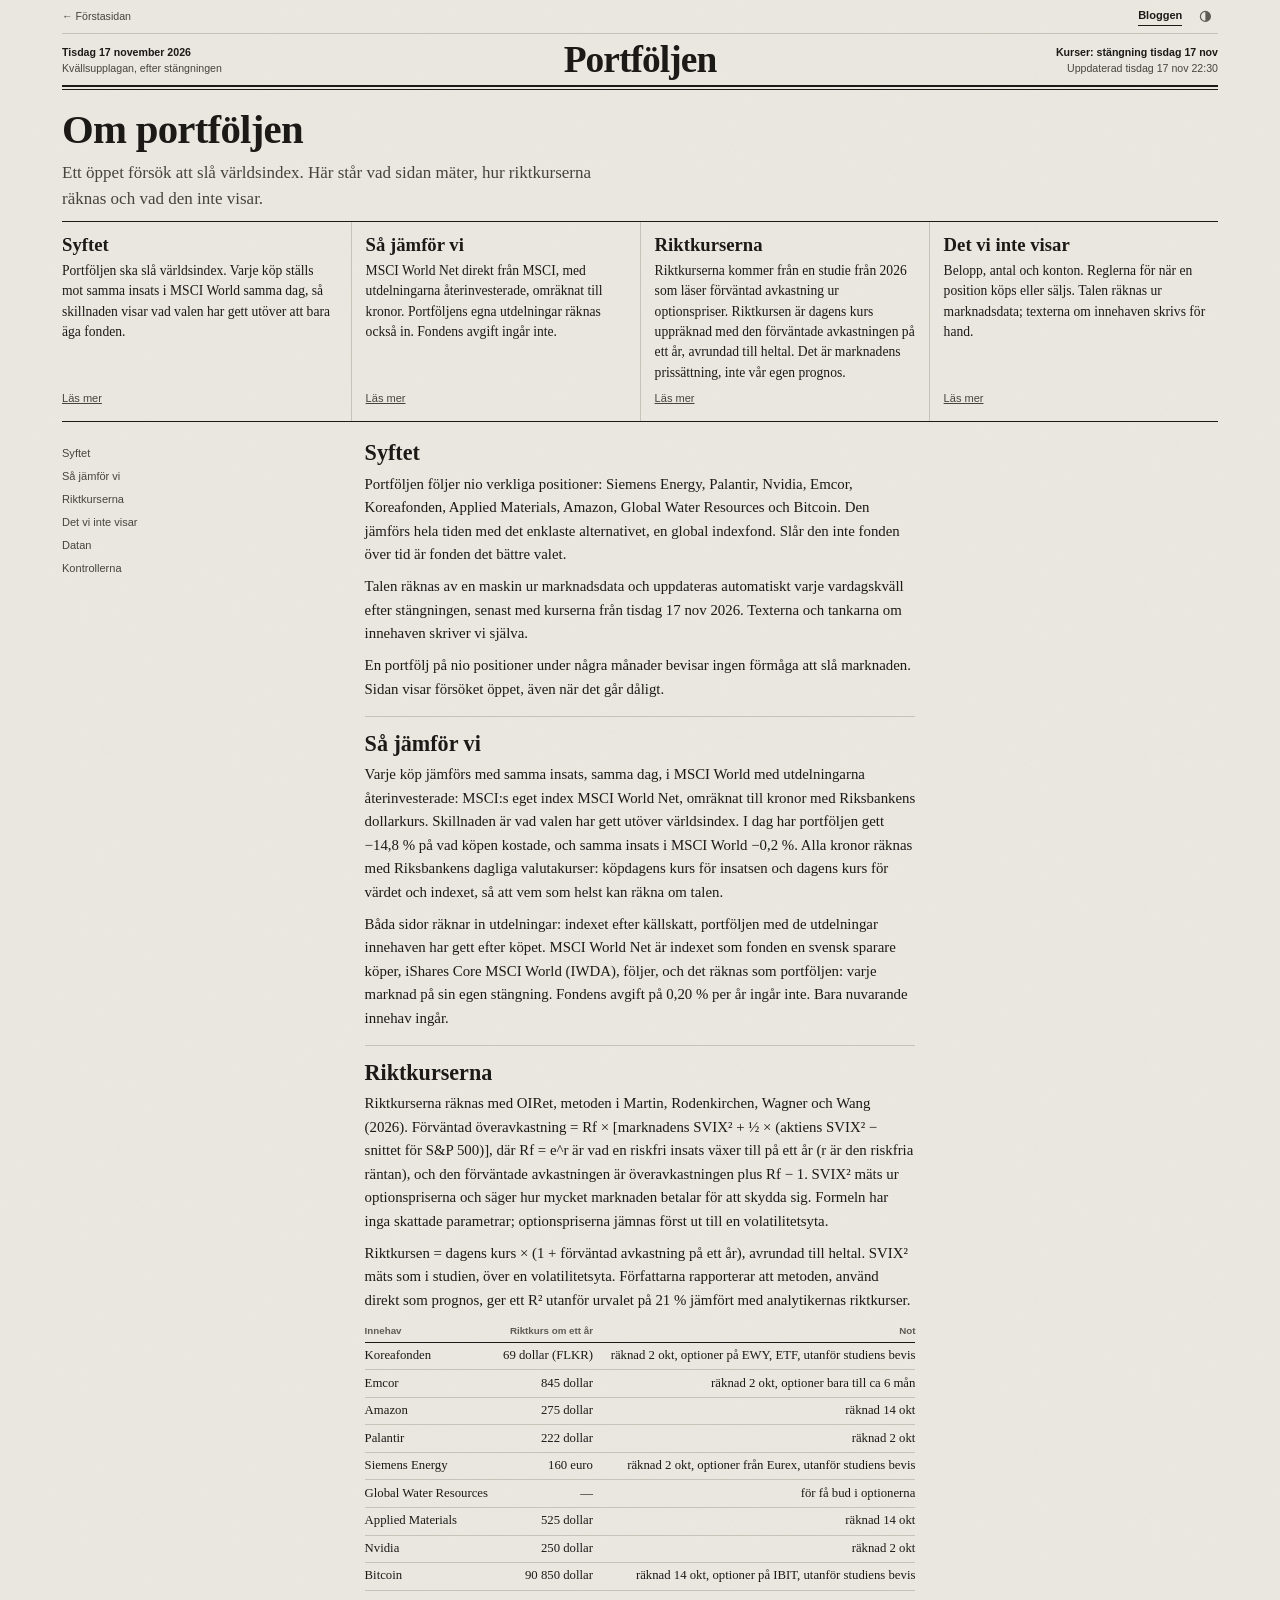
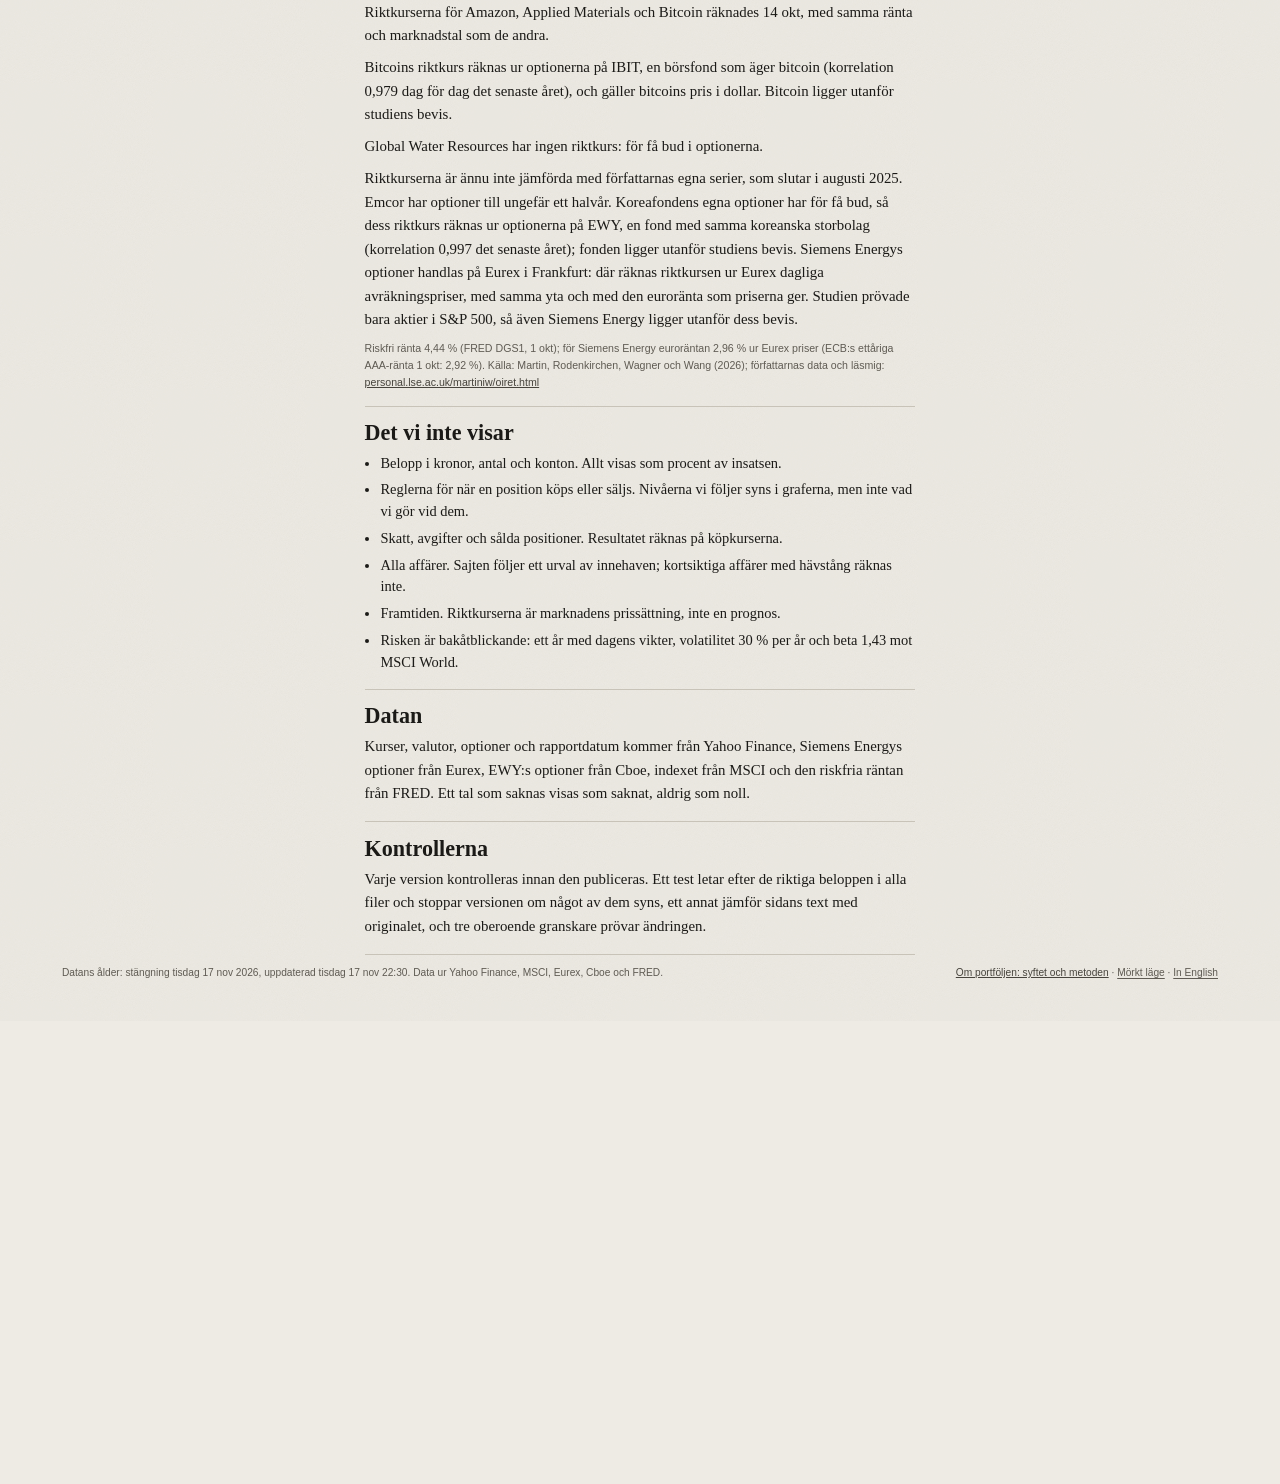
==== metod.html @ 39acdaad "Kvällsupplagan 2026-11-17 (MSCI preliminär)" ====
<!doctype html>
<html lang="sv" data-upplaga="morgon" data-tema="ljus">
<head>
<meta charset="utf-8">
<meta http-equiv="Content-Security-Policy" content="default-src 'none'; script-src 'self' 'sha256-Fl0DEJN8tdNGXpZ9pu4z+WFPRcOswJJM2GJCQHwkay4=' 'sha256-neoCaGeO1aSii89zy3sFMuAc7XErUhpYbgIM3xjgRKg=' 'sha256-yNNZuoKzsgXsuVcPRx/MwLX3IZPMnF91Gwi0AlOd+pw=' 'sha256-6psBxJ6u7UXNWekHubeRvqK7ZENfM0mW4gM8BgEhSFg='; style-src 'self' 'unsafe-inline'; font-src 'self'; img-src 'self' data:; base-uri 'none'; form-action 'none'; object-src 'none'">
<meta name="referrer" content="no-referrer">
<link rel="canonical" href="https://portfolj.nu/metod.html">
<meta name="robots" content="max-snippet:-1, max-image-preview:large">
<meta property="og:site_name" content="Portföljen">
<meta property="og:locale" content="sv_SE">
<meta property="og:type" content="website">
<meta property="og:url" content="https://portfolj.nu/metod.html">
<meta property="og:title" content="Metoden · Portföljen">
<meta property="og:description" content="Om Portföljen: syftet, jämförelsen mot MSCI World, riktkurserna ur optionspriser och vad sidan inte visar.">
<link rel="alternate" type="application/atom+xml" title="Portföljen: bloggen" href="https://portfolj.nu/feed.xml">
<link rel="icon" href="/favicon.ico" sizes="any">
<link rel="icon" href="/favicon.svg" type="image/svg+xml">
<link rel="apple-touch-icon" href="/apple-touch-icon.png">
<meta name="theme-color" content="#EEEBE4">
<meta property="og:image" content="https://portfolj.nu/og.png">
<meta property="og:image:width" content="1200">
<meta property="og:image:height" content="630">
<meta property="og:image:alt" content="Portföljen: ett öppet försök att slå världsindex MSCI World">
<meta name="twitter:card" content="summary_large_image">
<script type="application/ld+json">{"@context": "https://schema.org", "@type": "AboutPage", "name": "Om portföljen", "url": "https://portfolj.nu/metod.html", "inLanguage": "sv", "about": {"@type": "Organization", "name": "Portföljen", "url": "https://portfolj.nu/", "logo": "https://portfolj.nu/ikon-512.png"}}</script>
<script>document.documentElement.classList.add('har-js')</script>
<script>
/* Rörelsen (wow.js): introt spelas första gången sidan öppnas i en webbläsare, inte vid omladdning och inte i en ny flik
   (2026-10-06). Minnet sätts samtidigt som klassen, före första målningen, så att en omladdning mitt i introt inte heller
   spelar om det; / och /index.html är samma sida. Minska rörelse stänger av introt; ?spela=1 spelar det ändå och ?spela=0
   stänger av det. Efter fyra sekunder tas klassen bort, också om wow.js aldrig körs. */
(function () { try { var q = new URLSearchParams(location.search), s = q.get('spela'), rm = matchMedia('(prefers-reduced-motion: reduce)').matches, k = 'wow.intro.' + location.pathname.replace(/\/index\.html$/, '/'); if (s === '1' || (!rm && s !== '0' && !localStorage.getItem(k))) { localStorage.setItem(k, '1'); document.documentElement.classList.add('wow-intro'); setTimeout(function () { document.documentElement.classList.remove('wow-intro'); }, 4000); } } catch (e) {} })();
</script>
<meta name="viewport" content="width=device-width, initial-scale=1">
<title>Metoden · Portföljen</title>
<meta name="description" content="Om Portföljen: syftet, jämförelsen mot MSCI World, riktkurserna ur optionspriser och vad sidan inte visar.">
<script>
/* Färgläget sätts före första målningen, så att mörkt läge inte blinkar vitt. Samma ordning som tidning.js.
   Sajten och konceptets publikläge: bara kvällsupplagan, ljust som förval, mörkt om ?tema=mork eller det sparade
   valet säger det. Konceptets egen vy: upplagan ur adressen, det sparade valet eller systemet, och ljuset följer den. */
(function () {
  var PUBLIK = true;  /* bygg-publik.py sätter true på sajten */
  var d = document.documentElement, q = null;
  try { q = new URLSearchParams(location.search); } catch (e) {}
  if (PUBLIK || (q && q.get('publik') === '1')) {
    var t = q && q.get('tema');
    if (t !== 'ljus' && t !== 'mork') { try { t = localStorage.getItem('portfoljen.v2.tema'); } catch (e) { t = null; } }
    d.setAttribute('data-upplaga', 'kvall');
    d.setAttribute('data-tema', t === 'mork' ? 'mork' : 'ljus');
    return;
  }
  var u = q && q.get('upplaga');
  if (u !== 'morgon' && u !== 'kvall') { try { u = localStorage.getItem('portfoljen.v2.upplaga'); } catch (e) { u = null; } }
  if (u !== 'morgon' && u !== 'kvall') { try { u = matchMedia('(prefers-color-scheme: dark)').matches ? 'kvall' : 'morgon'; } catch (e) { u = 'morgon'; } }
  d.setAttribute('data-upplaga', u);
  d.setAttribute('data-tema', u === 'kvall' ? 'mork' : 'ljus');
})();
</script>
<link rel="stylesheet" href="fonts/fonts.css">
<link rel="stylesheet" href="tidning.css">
<link rel="stylesheet" href="wow.css">
<style>.masthead.small{padding-top:10px}.masthead.small .nameplate{font-size:44px}@media (max-width:760px){.masthead.small .nameplate{font-size:38px}}</style>
</head>
<body>
<div class="sheet">
  <div class="topbar"><span class="tag" id="tag"></span><div class="ctrls" id="ctrls"></div></div>
  <header class="masthead small" aria-label="Tidningshuvud">
    <div class="ear left" id="ear-left"></div>
    <p class="nameplate"><a href="index.html" id="np-link">Portföljen</a></p>
    <div class="ear right" id="ear-right"></div>
  </header>
  <div class="rules" aria-hidden="true"></div>
  <header class="mhead"><h1 id="m-h1"></h1><p id="m-ingress"></p></header>
  <div class="mbody">
    <nav class="toc" aria-label="Innehåll"><ol id="toc"></ol></nav>
    <div id="metod"><div class="forhand" lang="sv">
<h1>Om portföljen</h1>
<p>Ett öppet försök att slå världsindex. Här står vad sidan mäter, hur riktkurserna räknas och vad den inte visar.</p>
<h2>Syftet</h2>
<p>Portföljen ska slå världsindex. Varje köp ställs mot samma insats i MSCI World samma dag, så skillnaden visar vad valen har gett utöver att bara äga fonden.</p>
<h2>Så jämför vi</h2>
<p>MSCI World Net direkt från MSCI, med utdelningarna återinvesterade, omräknat till kronor. Portföljens egna utdelningar räknas också in. Fondens avgift ingår inte.</p>
<h2>Riktkurserna</h2>
<p>Riktkurserna kommer från en studie från 2026 som läser förväntad avkastning ur optionspriser. Riktkursen är dagens kurs uppräknad med den förväntade avkastningen på ett år, avrundad till heltal. Det är marknadens prissättning, inte vår egen prognos.</p>
<h2>Det vi inte visar</h2>
<p>Belopp, antal och konton. Reglerna för när en position köps eller säljs. Talen räknas ur marknadsdata; texterna om innehaven skrivs för hand.</p>
<ul>
<li><a href="#m1">Syftet</a></li>
<li><a href="#m2">Så jämför vi</a></li>
<li><a href="#m3">Riktkurserna</a></li>
<li><a href="#m4">Det vi inte visar</a></li>
<li><a href="#m5">Datan</a></li>
<li><a href="#m6">Kontrollerna</a></li>
</ul>
<h2>Syftet</h2>
<p>Portföljen följer nio verkliga positioner: Siemens Energy, Palantir, Nvidia, Emcor, Koreafonden, Applied Materials, Amazon, Global Water Resources och Bitcoin. Den jämförs hela tiden med det enklaste alternativet, en global indexfond. Slår den inte fonden över tid är fonden det bättre valet.</p>
<p>Talen räknas av en maskin ur marknadsdata och uppdateras automatiskt varje vardagskväll efter stängningen, senast med kurserna från tisdag 17 nov 2026. Texterna och tankarna om innehaven skriver vi själva.</p>
<p>En portfölj på nio positioner under några månader bevisar ingen förmåga att slå marknaden. Sidan visar försöket öppet, även när det går dåligt.</p>
<h2>Så jämför vi</h2>
<p>Varje köp jämförs med samma insats, samma dag, i MSCI World med utdelningarna återinvesterade: MSCI:s eget index MSCI World Net, omräknat till kronor med Riksbankens dollarkurs. Skillnaden är vad valen har gett utöver världsindex. I dag har portföljen gett −14,8 % på vad köpen kostade, och samma insats i MSCI World −0,2 %. Alla kronor räknas med Riksbankens dagliga valutakurser: köpdagens kurs för insatsen och dagens kurs för värdet och indexet, så att vem som helst kan räkna om talen.</p>
<p>Båda sidor räknar in utdelningar: indexet efter källskatt, portföljen med de utdelningar innehaven har gett efter köpet. MSCI World Net är indexet som fonden en svensk sparare köper, iShares Core MSCI World (IWDA), följer, och det räknas som portföljen: varje marknad på sin egen stängning. Fondens avgift på 0,20 % per år ingår inte. Bara nuvarande innehav ingår.</p>
<h2>Riktkurserna</h2>
<p>Riktkurserna räknas med OIRet, metoden i Martin, Rodenkirchen, Wagner och Wang (2026). Förväntad överavkastning = Rf × [marknadens SVIX² + ½ × (aktiens SVIX² − snittet för S&amp;P 500)], där Rf = e^r är vad en riskfri insats växer till på ett år (r är den riskfria räntan), och den förväntade avkastningen är överavkastningen plus Rf − 1. SVIX² mäts ur optionspriserna och säger hur mycket marknaden betalar för att skydda sig. Formeln har inga skattade parametrar; optionspriserna jämnas först ut till en volatilitetsyta.</p>
<p>Riktkursen = dagens kurs × (1 + förväntad avkastning på ett år), avrundad till heltal. SVIX² mäts som i studien, över en volatilitetsyta. Författarna rapporterar att metoden, använd direkt som prognos, ger ett R² utanför urvalet på 21 % jämfört med analytikernas riktkurser.</p>
<p>Riktkurserna för Amazon, Applied Materials och Bitcoin räknades 14 okt, med samma ränta och marknadstal som de andra.</p>
<p>Bitcoins riktkurs räknas ur optionerna på IBIT, en börsfond som äger bitcoin (korrelation 0,979 dag för dag det senaste året), och gäller bitcoins pris i dollar. Bitcoin ligger utanför studiens bevis.</p>
<p>Global Water Resources har ingen riktkurs: för få bud i optionerna.</p>
<p>Riktkurserna är ännu inte jämförda med författarnas egna serier, som slutar i augusti 2025. Emcor har optioner till ungefär ett halvår. Koreafondens egna optioner har för få bud, så dess riktkurs räknas ur optionerna på EWY, en fond med samma koreanska storbolag (korrelation 0,997 det senaste året); fonden ligger utanför studiens bevis. Siemens Energys optioner handlas på Eurex i Frankfurt: där räknas riktkursen ur Eurex dagliga avräkningspriser, med samma yta och med den euroränta som priserna ger. Studien prövade bara aktier i S&amp;P 500, så även Siemens Energy ligger utanför dess bevis.</p>
<p>Riskfri ränta 4,44 % (FRED DGS1, 1 okt); för Siemens Energy euroräntan 2,96 % ur Eurex priser (ECB:s ettåriga AAA-ränta 1 okt: 2,92 %). Källa: Martin, Rodenkirchen, Wagner och Wang (2026); författarnas data och läsmig: personal.lse.ac.uk/martiniw/oiret.html</p>
<h2>Det vi inte visar</h2>
<ul>
<li>Belopp i kronor, antal och konton. Allt visas som procent av insatsen.</li>
<li>Reglerna för när en position köps eller säljs. Nivåerna vi följer syns i graferna, men inte vad vi gör vid dem.</li>
<li>Skatt, avgifter och sålda positioner. Resultatet räknas på köpkurserna.</li>
<li>Alla affärer. Sajten följer ett urval av innehaven; kortsiktiga affärer med hävstång räknas inte.</li>
<li>Framtiden. Riktkurserna är marknadens prissättning, inte en prognos.</li>
<li>Risken är bakåtblickande: ett år med dagens vikter, volatilitet 30 % per år och beta 1,43 mot MSCI World.</li>
</ul>
<h2>Datan</h2>
<p>Kurser, valutor, optioner och rapportdatum kommer från Yahoo Finance, Siemens Energys optioner från Eurex, EWY:s optioner från Cboe, indexet från MSCI och den riskfria räntan från FRED. Ett tal som saknas visas som saknat, aldrig som noll.</p>
<h2>Kontrollerna</h2>
<p>Varje version kontrolleras innan den publiceras. Ett test letar efter de riktiga beloppen i alla filer och stoppar versionen om något av dem syns, ett annat jämför sidans text med originalet, och tre oberoende granskare prövar ändringen.</p>
</div></div>
  </div>
  <footer class="foot" id="foot"></footer>
</div>
<noscript><p style="padding:24px 40px">Portföljen behöver JavaScript för att läsa datan i data.js. Portföljen needs JavaScript to read the data in data.js.</p></noscript>
<script src="data.js"></script>
<script src="blogg.js"></script>
<script src="tidning.js"></script>
<script src="metod-text.js"></script>
<script>
(function () {
  'use strict';
  const T = window.Tidning;
  if (!T) { document.querySelector('.sheet').insertAdjacentHTML('afterbegin', '<p style="padding:24px 0">Datan saknas: data.js kunde inte läsas.</p>'); return; }
  T.metod();
})();
</script>
<script src="wow.js"></script>
</body>
</html>
---- fonts/fonts.css ----
/* Libre Franklin och Newsreader, SIL Open Font License 1.1 (OFL-*.txt i den här mappen). Hämtade från Google Fonts 2026-11-17 och serverade härifrån. */
/* cyrillic-ext */
@font-face {
  font-family: 'Libre Franklin';
  font-style: normal;
  font-weight: 400;
  font-display: swap;
  src: url(e115aeedbaf3.woff2) format('woff2');
  unicode-range: U+0460-052F, U+1C80-1C8A, U+20B4, U+2DE0-2DFF, U+A640-A69F, U+FE2E-FE2F;
}
/* cyrillic */
@font-face {
  font-family: 'Libre Franklin';
  font-style: normal;
  font-weight: 400;
  font-display: swap;
  src: url(00a14b69e502.woff2) format('woff2');
  unicode-range: U+0301, U+0400-045F, U+0490-0491, U+04B0-04B1, U+2116;
}
/* vietnamese */
@font-face {
  font-family: 'Libre Franklin';
  font-style: normal;
  font-weight: 400;
  font-display: swap;
  src: url(d82ab5b18589.woff2) format('woff2');
  unicode-range: U+0102-0103, U+0110-0111, U+0128-0129, U+0168-0169, U+01A0-01A1, U+01AF-01B0, U+0300-0301, U+0303-0304, U+0308-0309, U+0323, U+0329, U+1EA0-1EF9, U+20AB;
}
/* latin-ext */
@font-face {
  font-family: 'Libre Franklin';
  font-style: normal;
  font-weight: 400;
  font-display: swap;
  src: url(3fa13b105a5e.woff2) format('woff2');
  unicode-range: U+0100-02BA, U+02BD-02C5, U+02C7-02CC, U+02CE-02D7, U+02DD-02FF, U+0304, U+0308, U+0329, U+1D00-1DBF, U+1E00-1E9F, U+1EF2-1EFF, U+2020, U+20A0-20AB, U+20AD-20C4, U+2113, U+2C60-2C7F, U+A720-A7FF;
}
/* latin */
@font-face {
  font-family: 'Libre Franklin';
  font-style: normal;
  font-weight: 400;
  font-display: swap;
  src: url(a582c3cf9b00.woff2) format('woff2');
  unicode-range: U+0000-00FF, U+0131, U+0152-0153, U+02BB-02BC, U+02C6, U+02DA, U+02DC, U+0304, U+0308, U+0329, U+2000-206F, U+20AC, U+2122, U+2191, U+2193, U+2212, U+2215, U+FEFF, U+FFFD;
}
/* cyrillic-ext */
@font-face {
  font-family: 'Libre Franklin';
  font-style: normal;
  font-weight: 500;
  font-display: swap;
  src: url(e115aeedbaf3.woff2) format('woff2');
  unicode-range: U+0460-052F, U+1C80-1C8A, U+20B4, U+2DE0-2DFF, U+A640-A69F, U+FE2E-FE2F;
}
/* cyrillic */
@font-face {
  font-family: 'Libre Franklin';
  font-style: normal;
  font-weight: 500;
  font-display: swap;
  src: url(00a14b69e502.woff2) format('woff2');
  unicode-range: U+0301, U+0400-045F, U+0490-0491, U+04B0-04B1, U+2116;
}
/* vietnamese */
@font-face {
  font-family: 'Libre Franklin';
  font-style: normal;
  font-weight: 500;
  font-display: swap;
  src: url(d82ab5b18589.woff2) format('woff2');
  unicode-range: U+0102-0103, U+0110-0111, U+0128-0129, U+0168-0169, U+01A0-01A1, U+01AF-01B0, U+0300-0301, U+0303-0304, U+0308-0309, U+0323, U+0329, U+1EA0-1EF9, U+20AB;
}
/* latin-ext */
@font-face {
  font-family: 'Libre Franklin';
  font-style: normal;
  font-weight: 500;
  font-display: swap;
  src: url(3fa13b105a5e.woff2) format('woff2');
  unicode-range: U+0100-02BA, U+02BD-02C5, U+02C7-02CC, U+02CE-02D7, U+02DD-02FF, U+0304, U+0308, U+0329, U+1D00-1DBF, U+1E00-1E9F, U+1EF2-1EFF, U+2020, U+20A0-20AB, U+20AD-20C4, U+2113, U+2C60-2C7F, U+A720-A7FF;
}
/* latin */
@font-face {
  font-family: 'Libre Franklin';
  font-style: normal;
  font-weight: 500;
  font-display: swap;
  src: url(a582c3cf9b00.woff2) format('woff2');
  unicode-range: U+0000-00FF, U+0131, U+0152-0153, U+02BB-02BC, U+02C6, U+02DA, U+02DC, U+0304, U+0308, U+0329, U+2000-206F, U+20AC, U+2122, U+2191, U+2193, U+2212, U+2215, U+FEFF, U+FFFD;
}
/* cyrillic-ext */
@font-face {
  font-family: 'Libre Franklin';
  font-style: normal;
  font-weight: 600;
  font-display: swap;
  src: url(e115aeedbaf3.woff2) format('woff2');
  unicode-range: U+0460-052F, U+1C80-1C8A, U+20B4, U+2DE0-2DFF, U+A640-A69F, U+FE2E-FE2F;
}
/* cyrillic */
@font-face {
  font-family: 'Libre Franklin';
  font-style: normal;
  font-weight: 600;
  font-display: swap;
  src: url(00a14b69e502.woff2) format('woff2');
  unicode-range: U+0301, U+0400-045F, U+0490-0491, U+04B0-04B1, U+2116;
}
/* vietnamese */
@font-face {
  font-family: 'Libre Franklin';
  font-style: normal;
  font-weight: 600;
  font-display: swap;
  src: url(d82ab5b18589.woff2) format('woff2');
  unicode-range: U+0102-0103, U+0110-0111, U+0128-0129, U+0168-0169, U+01A0-01A1, U+01AF-01B0, U+0300-0301, U+0303-0304, U+0308-0309, U+0323, U+0329, U+1EA0-1EF9, U+20AB;
}
/* latin-ext */
@font-face {
  font-family: 'Libre Franklin';
  font-style: normal;
  font-weight: 600;
  font-display: swap;
  src: url(3fa13b105a5e.woff2) format('woff2');
  unicode-range: U+0100-02BA, U+02BD-02C5, U+02C7-02CC, U+02CE-02D7, U+02DD-02FF, U+0304, U+0308, U+0329, U+1D00-1DBF, U+1E00-1E9F, U+1EF2-1EFF, U+2020, U+20A0-20AB, U+20AD-20C4, U+2113, U+2C60-2C7F, U+A720-A7FF;
}
/* latin */
@font-face {
  font-family: 'Libre Franklin';
  font-style: normal;
  font-weight: 600;
  font-display: swap;
  src: url(a582c3cf9b00.woff2) format('woff2');
  unicode-range: U+0000-00FF, U+0131, U+0152-0153, U+02BB-02BC, U+02C6, U+02DA, U+02DC, U+0304, U+0308, U+0329, U+2000-206F, U+20AC, U+2122, U+2191, U+2193, U+2212, U+2215, U+FEFF, U+FFFD;
}
/* cyrillic-ext */
@font-face {
  font-family: 'Libre Franklin';
  font-style: normal;
  font-weight: 700;
  font-display: swap;
  src: url(e115aeedbaf3.woff2) format('woff2');
  unicode-range: U+0460-052F, U+1C80-1C8A, U+20B4, U+2DE0-2DFF, U+A640-A69F, U+FE2E-FE2F;
}
/* cyrillic */
@font-face {
  font-family: 'Libre Franklin';
  font-style: normal;
  font-weight: 700;
  font-display: swap;
  src: url(00a14b69e502.woff2) format('woff2');
  unicode-range: U+0301, U+0400-045F, U+0490-0491, U+04B0-04B1, U+2116;
}
/* vietnamese */
@font-face {
  font-family: 'Libre Franklin';
  font-style: normal;
  font-weight: 700;
  font-display: swap;
  src: url(d82ab5b18589.woff2) format('woff2');
  unicode-range: U+0102-0103, U+0110-0111, U+0128-0129, U+0168-0169, U+01A0-01A1, U+01AF-01B0, U+0300-0301, U+0303-0304, U+0308-0309, U+0323, U+0329, U+1EA0-1EF9, U+20AB;
}
/* latin-ext */
@font-face {
  font-family: 'Libre Franklin';
  font-style: normal;
  font-weight: 700;
  font-display: swap;
  src: url(3fa13b105a5e.woff2) format('woff2');
  unicode-range: U+0100-02BA, U+02BD-02C5, U+02C7-02CC, U+02CE-02D7, U+02DD-02FF, U+0304, U+0308, U+0329, U+1D00-1DBF, U+1E00-1E9F, U+1EF2-1EFF, U+2020, U+20A0-20AB, U+20AD-20C4, U+2113, U+2C60-2C7F, U+A720-A7FF;
}
/* latin */
@font-face {
  font-family: 'Libre Franklin';
  font-style: normal;
  font-weight: 700;
  font-display: swap;
  src: url(a582c3cf9b00.woff2) format('woff2');
  unicode-range: U+0000-00FF, U+0131, U+0152-0153, U+02BB-02BC, U+02C6, U+02DA, U+02DC, U+0304, U+0308, U+0329, U+2000-206F, U+20AC, U+2122, U+2191, U+2193, U+2212, U+2215, U+FEFF, U+FFFD;
}
/* vietnamese */
@font-face {
  font-family: 'Newsreader';
  font-style: italic;
  font-weight: 300 800;
  font-display: swap;
  src: url(e2a654aa34dd.woff2) format('woff2');
  unicode-range: U+0102-0103, U+0110-0111, U+0128-0129, U+0168-0169, U+01A0-01A1, U+01AF-01B0, U+0300-0301, U+0303-0304, U+0308-0309, U+0323, U+0329, U+1EA0-1EF9, U+20AB;
}
/* latin-ext */
@font-face {
  font-family: 'Newsreader';
  font-style: italic;
  font-weight: 300 800;
  font-display: swap;
  src: url(0ea71c377afc.woff2) format('woff2');
  unicode-range: U+0100-02BA, U+02BD-02C5, U+02C7-02CC, U+02CE-02D7, U+02DD-02FF, U+0304, U+0308, U+0329, U+1D00-1DBF, U+1E00-1E9F, U+1EF2-1EFF, U+2020, U+20A0-20AB, U+20AD-20C4, U+2113, U+2C60-2C7F, U+A720-A7FF;
}
/* latin */
@font-face {
  font-family: 'Newsreader';
  font-style: italic;
  font-weight: 300 800;
  font-display: swap;
  src: url(c6ccfc698521.woff2) format('woff2');
  unicode-range: U+0000-00FF, U+0131, U+0152-0153, U+02BB-02BC, U+02C6, U+02DA, U+02DC, U+0304, U+0308, U+0329, U+2000-206F, U+20AC, U+2122, U+2191, U+2193, U+2212, U+2215, U+FEFF, U+FFFD;
}
/* vietnamese */
@font-face {
  font-family: 'Newsreader';
  font-style: normal;
  font-weight: 300 800;
  font-display: swap;
  src: url(2879c96c20cb.woff2) format('woff2');
  unicode-range: U+0102-0103, U+0110-0111, U+0128-0129, U+0168-0169, U+01A0-01A1, U+01AF-01B0, U+0300-0301, U+0303-0304, U+0308-0309, U+0323, U+0329, U+1EA0-1EF9, U+20AB;
}
/* latin-ext */
@font-face {
  font-family: 'Newsreader';
  font-style: normal;
  font-weight: 300 800;
  font-display: swap;
  src: url(997f74927d15.woff2) format('woff2');
  unicode-range: U+0100-02BA, U+02BD-02C5, U+02C7-02CC, U+02CE-02D7, U+02DD-02FF, U+0304, U+0308, U+0329, U+1D00-1DBF, U+1E00-1E9F, U+1EF2-1EFF, U+2020, U+20A0-20AB, U+20AD-20C4, U+2113, U+2C60-2C7F, U+A720-A7FF;
}
/* latin */
@font-face {
  font-family: 'Newsreader';
  font-style: normal;
  font-weight: 300 800;
  font-display: swap;
  src: url(4aa9bb70e8a9.woff2) format('woff2');
  unicode-range: U+0000-00FF, U+0131, U+0152-0153, U+02BB-02BC, U+02C6, U+02DA, U+02DC, U+0304, U+0308, U+0329, U+2000-206F, U+20AC, U+2122, U+2191, U+2193, U+2212, U+2215, U+FEFF, U+FFFD;
}
---- tidning.css ----
/* Portföljen v2: tidningen i två färglägen (data-tema på html).
   Ljust är papper, mörkt är natttryck. Samma raster, samma typsnitt och samma data; bara ljuset byts. Sajten har
   ljust som förval och mörkt bakom växeln Ljust/Mörkt (2026-10-05); konceptet byter ljus med upplagan.
   Färgerna i graferna har en uppgift var: röd = nivåerna, blå = målet, magenta = optionerna,
   grön och röd ljus = upp och ned (ihåliga och fyllda, så att formen bär skillnaden även utan färgseende).
   Paletterna är prövade med dataviz-skillens validator (alla par, ljus och mörk yta). */
:root{
  --serif:"Newsreader","Iowan Old Style",Georgia,serif;
  --sans:"Libre Franklin","Franklin Gothic Medium","Helvetica Neue",Arial,sans-serif;
  --gut:32px;--pad:40px;
  /* rastret (2026-10-06): varje flerspaltig del står på 12 lika kolumner utan mellanrum, så att alla lodräta linjer
     hamnar på samma tolftedelar av sidan; luften ligger som utfyllnad, lika mycket på båda sidor om varje linje */
  --luft:16px;
}
html[data-tema="ljus"]{
  color-scheme:light;
  --paper:#EEEBE4;--box:#E5E1D7;--ink:#1B1A17;--ink-2:#47443D;--ink-3:#5F5B53;
  --hair:#C8C3B8;--rule:#8C877C;--grid:#D8D3C8;
  --pos:#1A6A3B;--neg:#A3231D;
  --c-up:#1F7A45;--c-down:#A3231D;--c-regel:#A3231D;--c-mal:#2457C5;--c-opt:#A23A8F;--c-accent:#23408E;
  --c-sma52:#5E5A52;--c-sma252:#A9A397;--c-kanal:rgba(27,26,23,.065);--c-kanalkant:rgba(27,26,23,.34);
  --c-zon:rgba(27,26,23,.04);--c-wash:rgba(35,64,142,.11);--c-wash-neg:rgba(163,35,29,.10);
  --c-opt-ut:rgba(162,58,143,.10);--c-opt-in:rgba(162,58,143,.24);
  --grain:url("data:image/svg+xml;utf8,<svg xmlns='http://www.w3.org/2000/svg' width='180' height='180'><filter id='n'><feTurbulence type='fractalNoise' baseFrequency='.85' numOctaves='3' stitchTiles='stitch'/><feColorMatrix values='0 0 0 0 .10  0 0 0 0 .09  0 0 0 0 .07  0 0 0 .055 0'/></filter><rect width='100%25' height='100%25' filter='url(%23n)'/></svg>");
}
html[data-tema="mork"]{
  color-scheme:dark;
  --paper:#131A21;--box:#1A222B;--ink:#ECE7DE;--ink-2:#C4BEB3;--ink-3:#9C978E;
  --hair:#2A343E;--rule:#5A6570;--grid:#222C36;
  --pos:#6CCB8F;--neg:#F07167;
  --c-up:#3FA968;--c-down:#E8603C;--c-regel:#E8603C;--c-mal:#5B8DEF;--c-opt:#C964B4;--c-accent:#9DB4FF;
  --c-sma52:#BDB7AC;--c-sma252:#6F7A85;--c-kanal:rgba(236,231,222,.055);--c-kanalkant:rgba(236,231,222,.30);
  --c-zon:rgba(236,231,222,.035);--c-wash:rgba(157,180,255,.13);--c-wash-neg:rgba(240,113,103,.12);
  --c-opt-ut:rgba(201,100,180,.12);--c-opt-in:rgba(201,100,180,.28);
  --grain:url("data:image/svg+xml;utf8,<svg xmlns='http://www.w3.org/2000/svg' width='180' height='180'><filter id='n'><feTurbulence type='fractalNoise' baseFrequency='.9' numOctaves='3' stitchTiles='stitch'/><feColorMatrix values='0 0 0 0 .93  0 0 0 0 .91  0 0 0 0 .87  0 0 0 .035 0'/></filter><rect width='100%25' height='100%25' filter='url(%23n)'/></svg>");
}
*{box-sizing:border-box}
/* webbläsaren ger figure 1em marginal över och under (17 px); sidan satte bara sidomarginalerna till noll, så graferna
   fick 17 px luft som ingen hade valt: under huvud- och högerspalten och runt positionens graf (mätt 2026-10-06) */
figure{margin:0}
html{-webkit-text-size-adjust:100%;background:var(--paper)}
body{margin:0;color:var(--ink);background-color:var(--paper);background-image:var(--grain);
  font-family:var(--serif);font-optical-sizing:auto;font-size:17px;line-height:1.55;
  text-rendering:optimizeLegibility;font-kerning:normal;transition:background-color .35s ease,color .35s ease}
a{color:inherit}
:focus-visible{outline:2px solid var(--ink);outline-offset:3px}
.num{font-variant-numeric:tabular-nums lining-nums}
.sheet{max-width:1440px;margin:0 auto;padding:0 var(--pad) 48px}
.pos{color:var(--pos)} .neg{color:var(--neg)} .flat{color:var(--ink-2)}
.hans{font-style:italic}
.muted{color:var(--ink-3)}
.sans{font-family:var(--sans)}

/* ---------- toppraden: upplaga, språk, publik ---------- */
.topbar{display:flex;align-items:center;gap:16px;min-height:40px;border-bottom:1px solid var(--hair);font-family:var(--sans);font-size:12.5px;color:var(--ink-2)}
.topbar .tag{margin-right:auto;min-width:0}
.topbar .tag a{text-decoration:none}
.topbar .tag a:hover{text-decoration:underline}
.ctrls{display:flex;align-items:center;gap:12px;flex-wrap:wrap;justify-content:flex-end}
.seg{display:inline-flex;border:1px solid var(--rule);border-radius:3px;overflow:hidden}
.seg button,.solo{all:unset;box-sizing:border-box;cursor:pointer;font-family:var(--sans);font-size:12px;font-weight:600;line-height:1;padding:6px 10px;color:var(--ink-2);white-space:nowrap}
.seg button+button{border-left:1px solid var(--rule)}
.seg button[aria-pressed="true"]{background:var(--ink);color:var(--paper)}
.seg button:hover:not([aria-pressed="true"]),.solo:hover{color:var(--ink);background:var(--box)}
.seg button:focus-visible,.solo:focus-visible{outline:2px solid var(--ink);outline-offset:2px}
.solo{border:1px solid var(--rule);border-radius:3px;display:inline-flex;align-items:center;gap:7px}
.solo i{width:9px;height:9px;border-radius:50%;border:1.5px solid currentColor}
.solo[aria-pressed="true"]{background:var(--ink);color:var(--paper)}
.solo[aria-pressed="true"] i{background:currentColor}

/* ---------- tidningshuvudet ---------- */
.masthead{display:grid;grid-template-columns:1fr auto 1fr;align-items:end;gap:var(--gut);padding:14px 0 6px}
.ear{font-family:var(--sans);font-size:12.5px;line-height:1.5;color:var(--ink-2)}
.ear.right{text-align:right}
.ear strong{color:var(--ink);font-weight:600}
.nameplate{font-family:var(--serif);font-weight:800;font-size:64px;line-height:.92;letter-spacing:-.025em;margin:0;font-variation-settings:"opsz" 72;text-align:center}
.nameplate a{text-decoration:none}
.rules{border-top:3px solid var(--ink);border-bottom:1px solid var(--ink);height:6px;margin-top:4px}

/* ---------- remsan ---------- */
.strip{display:grid;grid-template-columns:repeat(6,minmax(0,1fr));border-bottom:1px solid var(--ink)}
.cell{padding:7px var(--luft) 8px;border-left:1px solid var(--hair);min-width:0}
.cell:first-child{border-left:0;padding-left:0}
.cell:last-child{padding-right:0}
.cell .lab{font-family:var(--sans);font-size:12px;color:var(--ink-3);display:block}
.cell .val{font-family:var(--serif);font-size:23px;font-weight:600;line-height:1.15;display:block;letter-spacing:-.005em}
.cell:first-child .val{font-size:29px;line-height:1.05}
.cell .sub{font-family:var(--sans);font-size:11.5px;color:var(--ink-3);display:block;margin-top:1px}

/* ---------- förstasidan: huvudspalt och högerspalt ---------- */
.front{display:grid;grid-template-columns:repeat(12,minmax(0,1fr));border-bottom:1px solid var(--ink)}
.lead{grid-column:1 / span 8;min-width:0;padding:14px var(--luft) 0 0}
.rail{grid-column:9 / span 4;min-width:0;border-left:1px solid var(--hair);padding:14px 0 0 var(--luft)}
.lead h1{font-family:var(--serif);font-weight:700;font-size:44px;line-height:1.04;letter-spacing:-.018em;margin:0 0 12px;font-variation-settings:"opsz" 72;text-wrap:balance}
.lede{font-size:19px;line-height:1.52;margin:0;max-width:68ch;font-variation-settings:"opsz" 14;text-wrap:pretty}
.byline{font-family:var(--sans);font-size:12px;color:var(--ink-3);margin-top:9px}
.graphic{border-top:1px solid var(--hair);margin-top:14px;padding:10px 0 12px}
.ghead{display:flex;justify-content:space-between;align-items:baseline;gap:6px 16px;flex-wrap:wrap}
.ghead h2{font-family:var(--sans);font-weight:600;font-size:14px;margin:0}
.gsub{font-family:var(--sans);font-size:12px;color:var(--ink-3);margin:2px 0 4px}
.rail .graphic:first-child{border-top:0;margin-top:0;padding-top:0}
/* högerspalten slutar på samma linje som huvudspalten: mätaren står överst, staplarna står mot spaltens fot och luften
   hamnar mellan dem (förut 117–182 px tomt under staplarna, mätt 2026-10-06); minst 14 px mellan modulerna */
.rail{display:flex;flex-direction:column}
.rail .graphic:first-child{margin-bottom:14px}
.rail .graphic + .graphic{margin-top:auto}
/* 2026-10-07, ägarens ord: "webbsidan känns lite inzoomad, kan vi zooma ut typ 10-15%", så att första skärmen når ned
   till Talen bakom kurvan och linjen under raden. I Chrome 1512 × 771 stod linjen 891 px ned; 0,85 lägger den på 757.
   Bara breda skärmar: surfplatta och mobil behåller storleken. Muspositionerna räknas som andelar av getBoundingClientRect
   och följer med zoomen; räkneverket i wow.js delar med currentCSSZoom. Luften i högerspalten (104 px under mätarens
   förklaring, skärmbilden 13:38; delad lika syntes den fortfarande 13:56) fylls av mätaren och staplarna: mätarens
   yta växer med spaltens lediga höjd och ritningen (264 × 180 enheter, cx och cy oförändrade för wow.js) skalas upp
   högst 1,2 gånger, eftersom linjer och text växer med ritningen (1,5 gånger såg klumpig ut), och staplarnas rader
   får 13 px emellan. Det som blir över står jämnt över och under mätaren; höjden följer dagens rubrik och ingress. */
@media (min-width:1181px){
  html{zoom:.85}
  .rail .graphic:first-child{flex:1 0 auto;display:flex;flex-direction:column}
  .rail .graphic:first-child .chartwrap{flex:1 1 auto;min-height:180px}
  .rail .graphic:first-child .chartwrap svg{position:absolute;inset:0;margin:auto;width:100%;height:100%;max-width:317px;max-height:216px}
  .rail .bars{gap:13px}
}
.chartwrap{position:relative}
.chartwrap svg{display:block;width:100%;overflow:visible}
.chartwrap:focus-within{outline:2px solid var(--ink);outline-offset:4px}
.keys{display:flex;flex-wrap:wrap;gap:4px 16px;font-family:var(--sans);font-size:12px;color:var(--ink-2);margin:4px 0 0}
.keys span{display:inline-flex;align-items:center;gap:6px;white-space:nowrap}
.keys b{font-family:var(--serif);font-weight:600;font-size:14px;color:var(--ink);font-variant-numeric:tabular-nums}
.gauge-note{font-family:var(--sans);font-size:12px;color:var(--ink-3);margin:6px 0 0;line-height:1.45}

/* staplarna per position */
.bars{display:grid;gap:6px;margin-top:8px}
.barrow{display:grid;grid-template-columns:8.6em minmax(0,1fr) 5.6em;align-items:center;gap:10px;font-family:var(--sans);font-size:13px}
.barrow .v{text-align:right;font-family:var(--serif);font-weight:600;font-size:15px;font-variant-numeric:tabular-nums;white-space:nowrap}
.barrow svg{display:block;width:100%;height:14px;overflow:visible}

/* ---------- puffar ---------- */
.desk{display:grid;grid-template-columns:repeat(5,minmax(0,1fr));border-bottom:1px solid var(--ink)}
.story{position:relative;padding:12px var(--luft) 12px;border-left:1px solid var(--hair);min-width:0}
.story:first-child{border-left:0;padding-left:0}
.story:last-child{padding-right:0}
/* (2026-10-14) puffarnas plats i raden sätts av radPlatser() i tidning.js, så att rasterreglerna gäller för varje antal
   innehav: rader om fem på 60 kolumner, och en sista rad med färre puffar delar hela bredden lika (nio innehav: fem och
   fyra, förut en tom ruta sist och en kantlinje vid sidans vänstra kant på andra raden) */
@media (min-width:1181px){
  .desk{grid-template-columns:repeat(60,minmax(0,1fr))}
  .story{grid-column:span 12}
  .story[data-bs="15"]{grid-column:span 15}
  .story[data-bs="20"]{grid-column:span 20}
  .story[data-bs="30"]{grid-column:span 30}
  .story[data-bs="60"]{grid-column:span 60}
  .story[data-b]{border-left:1px solid var(--hair);padding-left:var(--luft);padding-right:var(--luft)}
  .story[data-b^="f"]{border-left:0;padding-left:0}
  .story[data-b$="l"]{padding-right:0}
  .story[data-bt="1"]{border-top:1px solid var(--hair)}
  /* fler än sex innehav (2026-10-14): staplarna tätare och mätarens minsta yta 164 px i stället för 180, så att
     högerspalten inte blir längre än huvudspalten; kalendern i två spalter när den har fler än fem rader */
  .rail .bars.tata{gap:4px}
  .rail:has(.bars.tata) .graphic:first-child .chartwrap{min-height:164px}
  .lower .callist.tva{columns:2;column-gap:var(--gut)}
  .lower .callist.tva li{break-inside:avoid}
}
/* puffens sex delar (namn, innehav, rubrik med text, graf, fot, fakta) står på samma rader i alla puffar i en rad:
   rubrikerna börjar på samma linje och graferna och fötterna står på samma linje, hur lång texten än är */
@supports (grid-template-rows:subgrid){
  .story{display:grid;grid-row:span 6;grid-template-rows:subgrid;row-gap:0}
}
.kicker{font-family:var(--sans);font-size:12.5px;font-weight:600;margin:0}
.held{font-family:var(--sans);font-size:11.5px;color:var(--ink-3);margin:1px 0 6px;line-height:1.35}
.story h3{font-family:var(--serif);font-weight:700;font-size:21px;line-height:1.12;margin:0 0 6px;letter-spacing:-.008em;font-variation-settings:"opsz" 36;text-wrap:balance}
.story h3 a{text-decoration:none}
.story h3 a::after{content:"";position:absolute;inset:0}
.story:hover h3 a{text-decoration:underline;text-decoration-thickness:1px;text-underline-offset:3px}
.quote{font-style:italic;font-size:15px;line-height:1.38;color:var(--ink-2);margin:0 0 6px;display:-webkit-box;-webkit-line-clamp:2;-webkit-box-orient:vertical;overflow:hidden}
.spark{display:block;width:100%;height:32px}
.st{white-space:nowrap;font-family:var(--sans);font-size:12px}
.st .sym{font-size:10.5px;margin-right:4px;position:relative;top:-1px}
.st.ok .sym{color:var(--pos)} .st.bad .sym{color:var(--neg)}
.storyfoot{display:flex;justify-content:space-between;gap:8px;font-family:var(--sans);font-size:11.5px;color:var(--ink-3);margin-top:4px}
.facts{display:none;grid-template-columns:5em 1fr;gap:3px 8px;margin:8px 0 0;font-size:14.5px;line-height:1.35}
.facts dt{font-family:var(--sans);font-size:11.5px;color:var(--ink-3);padding-top:2px}
.facts dd{margin:0;min-width:0}
.sub2{color:var(--ink-3);font-size:12.5px;font-family:var(--sans)}

/* ---------- i korthet, kalendern, marknaderna ---------- */
/* huvudspalt och sidospalt som förstasidan ovanför (8 + 4): I korthet och Kalendern under varandra till vänster,
   Marknaderna till höger, och linjen mellan dem står i samma lodlinje som högerspaltens. Förut tre spalter där
   I korthet slutade 216 px före raden (mätt 2026-10-06); mätt med dagens innehåll slutar spalterna nu
   inom 14 px från varandra, och högst 48 px isär med en kalenderrad mer eller mindre. Samma rubriknivå i alla tre. */
.lower{display:grid;grid-template-columns:repeat(12,minmax(0,1fr));grid-template-rows:auto 1fr;border-bottom:1px solid var(--ink)}
.lower > section{min-width:0;padding:12px var(--luft) 14px}
.lower > .brief{grid-column:1 / span 8;grid-row:1;padding-left:0;padding-bottom:0}
.lower > .calendar{grid-column:1 / span 8;grid-row:2;padding-left:0;padding-top:20px}
.lower > .markets{grid-column:9 / span 4;grid-row:1 / span 2;border-left:1px solid var(--hair);padding-right:0}
.brief .lines{columns:2;column-gap:var(--gut)}
.brief .lines p{break-inside:avoid}
.lower .markets table.t td{padding:6px 0}
/* listornas sista rad har redan 6 px luft under sig; sektionens egen utfyllnad gav 26 px till linjen mot 15–16 px i
   remsan, förstasidan och puffarna (optiskt mätt 2026-10-06) */
.lower > .calendar,.lower > .markets{padding-bottom:4px}
.lower h2{font-family:var(--serif);font-weight:700;font-size:22px;margin:0 0 8px;font-variation-settings:"opsz" 36}
.brief .lines p{margin:0 0 6px;font-size:17px;line-height:1.5}
.brief .lines p:last-child{margin-bottom:0}
.callist{list-style:none;margin:0;padding:0}
.callist li{display:grid;grid-template-columns:4.4em 1fr;gap:10px;border-bottom:1px solid var(--hair);padding:6px 0;font-size:15px;line-height:1.4}
/* listans sista rad har ingen egen linje: sektionens linje en bit under blev annars en dubbellinje */
.callist li:last-child,.lower table.t tr:last-child td{border-bottom:0}
.callist time{font-variant-numeric:tabular-nums lining-nums;font-weight:700}
table.t{width:100%;border-collapse:collapse;font-size:14.5px;font-variant-numeric:tabular-nums lining-nums}
table.t th{font-family:var(--sans);font-weight:600;font-size:11.5px;color:var(--ink-3);text-align:right;border-bottom:1px solid var(--ink);padding:3px 0 4px}
table.t th:first-child,table.t td:first-child{text-align:left}
table.t td{border-bottom:1px solid var(--hair);padding:4px 0;text-align:right}
table.t td+td,table.t th+th{padding-left:10px}

/* ---------- börslistan ---------- */
.listwrap{border-bottom:3px solid var(--ink);padding-bottom:8px}
.listhead{display:flex;justify-content:space-between;align-items:baseline;gap:8px 24px;padding:9px 0 2px}
.listhead h2{font-family:var(--serif);font-size:22px;font-weight:700;margin:0;font-variation-settings:"opsz" 36}
.listhead p{font-family:var(--sans);font-size:11.5px;color:var(--ink-3);margin:0;text-align:right;max-width:110ch}
table.list{width:100%;border-collapse:collapse;font-size:14.5px;line-height:1.25}
table.list th{font-family:var(--sans);font-weight:600;font-size:11.5px;color:var(--ink-3);text-align:right;padding:5px 0 5px 10px;border-bottom:1px solid var(--ink);vertical-align:bottom;white-space:nowrap}
table.list td{padding:5px 0 5px 10px;border-bottom:1px solid var(--hair);text-align:right;vertical-align:top;font-variant-numeric:tabular-nums lining-nums;white-space:nowrap}
table.list tr:last-child td{border-bottom:0}
table.list th:first-child,table.list td:first-child{text-align:left;padding-left:0}
table.list .l{text-align:left}
table.list .s{display:block;font-family:var(--sans);font-size:11px;color:var(--ink-3);line-height:1.3;margin-top:1px}
table.list td.wrap{white-space:normal;max-width:16em}
table.list .nm{font-weight:600}
table.list .nm a{text-decoration:none}
table.list .nm a:hover{text-decoration:underline}

/* ---------- sidfot ---------- */
.foot{display:flex;flex-wrap:wrap;justify-content:space-between;gap:8px 24px;padding:12px 0 0;font-family:var(--sans);font-size:12px;color:var(--ink-3)}
.foot a{color:var(--ink-2)}

/* ---------- verktygstips ---------- */
.tip{position:absolute;pointer-events:none;background:var(--paper);border:1px solid var(--ink);padding:7px 10px;font-family:var(--sans);font-size:12px;line-height:1.5;color:var(--ink-2);white-space:nowrap;opacity:0;transition:opacity .12s;z-index:5;box-shadow:2px 2px 0 var(--c-kanal)}
.tip.on{opacity:1}
.tip .d{color:var(--ink);font-weight:600;margin-bottom:2px}
.tip b{font-family:var(--serif);font-size:14px;font-weight:600;color:var(--ink);font-variant-numeric:tabular-nums}
.tip .k{display:inline-block;width:12px;height:0;border-top:2px solid;vertical-align:middle;margin-right:6px}
details.numbers{margin-top:8px;font-family:var(--sans);font-size:12.5px}
details.numbers summary{cursor:pointer;color:var(--ink-2)}
details.numbers table{margin-top:8px;max-width:760px}

/* ---------- positionssidan ---------- */
.posnav{display:flex;gap:0;border-bottom:1px solid var(--ink);overflow-x:auto;scrollbar-width:none}
.posnav::-webkit-scrollbar{display:none}
.posnav a{display:flex;flex-direction:column;gap:1px;padding:9px 0 8px;margin-right:36px;text-decoration:none;font-family:var(--sans);font-size:12px;color:var(--ink-3);border-bottom:3px solid transparent;white-space:nowrap}
.posnav a:last-child{margin-right:0}
.posnav a b{font-family:var(--serif);font-size:17px;font-weight:600;color:var(--ink-2)}
.posnav a[aria-current="page"]{border-bottom-color:var(--ink)}
.posnav a[aria-current="page"] b{color:var(--ink)}
.posnav a:hover b{color:var(--ink)}
.article{display:grid;grid-template-columns:repeat(12,minmax(0,1fr))}
.ahead{grid-column:1 / span 9;padding:18px 0 10px;min-width:0}
.ahead .kick{font-family:var(--sans);font-size:13px;font-weight:600;margin:0 0 6px}
.ahead .kick span{font-weight:400;color:var(--ink-3)}
.ahead h1{font-family:var(--serif);font-weight:700;font-size:46px;line-height:1.04;letter-spacing:-.018em;margin:0 0 10px;font-variation-settings:"opsz" 72;text-wrap:balance}
.dek{font-size:20px;line-height:1.5;margin:0;color:var(--ink-2);max-width:66ch}
/* siffrorna slutar i sektionslinjen (svart) i stället för en egen tunn linje 11 px ovanför den */
.figs{grid-column:1 / -1;display:grid;grid-template-columns:repeat(6,minmax(0,1fr));border-top:1px solid var(--hair);border-bottom:1px solid var(--ink);margin-top:6px}
.figs > div{padding:7px var(--luft) 8px;border-left:1px solid var(--hair);min-width:0}
.figs > div:first-child{border-left:0;padding-left:0}
.figs > div:last-child{padding-right:0}
.figs .lab{font-family:var(--sans);font-size:12px;color:var(--ink-3);display:block}
.figs .val{font-size:21px;font-weight:600;line-height:1.2;display:block}
.figs .sub{font-family:var(--sans);font-size:11.5px;color:var(--ink-3);display:block}
.bigchart{grid-column:1 / -1;padding:12px 0 6px}
.legend{display:flex;flex-wrap:wrap;gap:6px 18px;font-family:var(--sans);font-size:12px;color:var(--ink-2);margin:0 0 6px}
.legend span{display:inline-flex;align-items:center;gap:6px;white-space:nowrap}
.legend svg{flex:none;overflow:visible}
.caption{font-size:15.5px;line-height:1.5;color:var(--ink-2);margin:8px 0 0;max-width:100ch}
.caption b{color:var(--ink)}
.twocol{grid-column:1 / -1;display:grid;grid-template-columns:repeat(12,minmax(0,1fr));padding-top:14px}
.yours{grid-column:1 / span 6;min-width:0;padding-right:var(--luft)}
.check{grid-column:7 / span 6;border-left:1px solid var(--hair);padding-left:var(--luft);min-width:0}
.yours h2,.check h2,.plan h2,.optbox h2{font-family:var(--sans);font-size:13px;font-weight:700;margin:0 0 9px}
.yours dl{margin:0;display:grid;grid-template-columns:9em 1fr;gap:7px 12px}
.yours dt{font-family:var(--sans);font-size:12px;color:var(--ink-3);padding-top:3px}
.yours dd{margin:0;font-style:italic;font-size:16px;line-height:1.42}
.yours dd .plain{font-style:normal}
.yours dd .empty{font-style:normal;color:var(--ink-3)}
.check ol{list-style:none;margin:0;padding:0;display:grid;gap:10px}
.check li{display:grid;grid-template-columns:8.8em 1fr;gap:12px;font-size:15.5px;line-height:1.45}
.verdict{font-family:var(--sans);font-size:12px;font-weight:700;padding-top:3px}
.verdict.ok{color:var(--pos)} .verdict.na{color:var(--ink-3)} .verdict.bad{color:var(--neg)}
.check q{font-style:italic;quotes:"”" "”"}
.lowerpos{grid-column:1 / -1;display:grid;grid-template-columns:repeat(12,minmax(0,1fr));border-top:1px solid var(--ink);margin-top:18px;border-bottom:3px solid var(--ink)}
.plan{grid-column:1 / span 6;min-width:0;padding:14px var(--luft) 16px 0}
.plan-body > div{border-bottom:1px solid var(--hair);padding:7px 0}
.plan-body > div:first-child{border-top:1px solid var(--hair)}
/* den sista rutans tunna linje stod 17 px ovanför den tjocka slutlinjen, som en dubbellinje */
.plan-body > div:last-child{border-bottom:0;padding-bottom:0}
.plan b{display:block;font-family:var(--sans);font-size:12px;color:var(--ink-3);font-weight:600}
.plan p{margin:2px 0 0;font-style:italic;font-size:17px;line-height:1.45}
.plan p.empty{font-style:normal;color:var(--ink-3)}
.optbox{grid-column:7 / span 6;border-left:1px solid var(--hair);padding:14px 0 16px var(--luft);min-width:0}
.optbox p{margin:0 0 8px;font-size:16px;line-height:1.5}
.marks{display:flex;flex-wrap:wrap;gap:6px;margin:2px 0 10px}
.mark{font-family:var(--sans);font-size:11.5px;font-weight:600;border:1px solid var(--rule);border-radius:3px;padding:2px 7px;color:var(--ink-2)}
.mark.warn{border-color:var(--neg);color:var(--neg)}

/* ---------- metodsidan ---------- */
.mhead{padding:22px 0 12px;border-bottom:1px solid var(--ink)}
.mhead h1{font-family:var(--serif);font-weight:700;font-size:48px;line-height:1.04;letter-spacing:-.018em;margin:0 0 10px;font-variation-settings:"opsz" 72}
.mhead p{font-size:20px;line-height:1.5;margin:0;max-width:64ch;color:var(--ink-2)}
/* texten står i kolumn 4–9: mitt under namnskylten och under Om-kolumnernas två mittersta; innehållet i kolumn 1–3 */
.mbody{display:grid;grid-template-columns:repeat(12,minmax(0,1fr));padding-top:6px}
.toc{grid-column:1 / span 3;position:sticky;top:12px;align-self:start;font-family:var(--sans);font-size:13px;padding-top:21px}
/* padding-top 21 (förut 16): innehållets första rad står på samma baslinje som första avsnittets rubrik (mätt 5 px isär) */
.mbody > #metod{grid-column:4 / span 6;padding:0 var(--luft);min-width:0}
.toc ol{list-style:none;margin:0;padding:0;display:grid;gap:7px}
.toc a{text-decoration:none;color:var(--ink-2)}
.toc a:hover{color:var(--ink);text-decoration:underline}
.msec{border-bottom:1px solid var(--hair);padding:16px 0 18px}
.msec h2{font-family:var(--serif);font-weight:700;font-size:26px;line-height:1.15;margin:0 0 8px;font-variation-settings:"opsz" 48}
.msec p{margin:0 0 10px;font-size:17.5px;line-height:1.58}
.msec ul{margin:0 0 10px;padding-left:1.1em}
.msec li{margin:0 0 6px;font-size:17px;line-height:1.5}
.msec table.t{margin:6px 0 12px;font-size:15px}
.msec .src{font-family:var(--sans);font-size:12.5px;color:var(--ink-3)}
.msec code{font-family:var(--sans);font-size:14px;background:var(--box);padding:0 4px;border-radius:2px}
/* sista stycket behåller inte sin marginal: 35 px luft ovanför avsnittslinjen mot 17 px under den blev 25 mot 17 */
.msec > :last-child,.msec > ul:last-child > li:last-child{margin-bottom:0}

/* ---------- rörelse: rubriken trycks och kurvan ritas, en gång ---------- */
@media (prefers-reduced-motion:no-preference){
  .lead h1,.lede,.ahead h1{animation:ink .7s ease-out both}
  .lede{animation-delay:.12s}
  @keyframes ink{from{opacity:0;filter:blur(1.5px)}to{opacity:1;filter:none}}
  .draw{stroke-dasharray:var(--len);stroke-dashoffset:var(--len);animation:draw 1s .2s ease-out forwards}
  @keyframes draw{to{stroke-dashoffset:0}}
}
@media (prefers-reduced-motion:reduce){body{transition:none}}

/* ---------- smalare skärmar ---------- */
@media (max-width:1180px){
  .strip{grid-template-columns:repeat(3,minmax(0,1fr))}
  .cell:nth-child(3n+1){border-left:0;padding-left:0}
  .cell:nth-child(3n){padding-right:0}
  .cell:nth-child(n+4){border-top:1px solid var(--hair)}
  .lead{grid-column:1 / -1;padding-right:0}
  /* mätaren och staplarna sida vid sida, med linjen mellan dem som linjerna i resten av sidan */
  .rail{grid-column:1 / -1;border-left:0;padding:0;display:grid;grid-template-columns:repeat(2,minmax(0,1fr));border-top:1px solid var(--hair);margin-top:14px}
  .rail .graphic,.rail .graphic:first-child{border-top:0;margin:0;padding:12px var(--luft) 12px 0}
  .rail .graphic + .graphic{border-left:1px solid var(--hair);margin:0;padding:12px 0 12px var(--luft)}
  /* puffarna på sex kolumner i rader om tre; blir två eller fyra över står de som halva rader överst (fem: de två
     största på halva bredden och tre under), så att ingen rad har en tom del. Platserna sätts av radPlatser() i
     tidning.js (2026-10-14; förut nth-child-regler för exakt fem, och med nio stod den sista ensam) */
  .desk{grid-template-columns:repeat(6,minmax(0,1fr))}
  .story{grid-column:span 2}
  .story[data-ts="3"]{grid-column:span 3}
  .story[data-ts="6"]{grid-column:span 6}
  .story,.story:first-child,.story:last-child{border-left:1px solid var(--hair);padding:12px var(--luft) 14px;border-top:0}
  .story[data-t^="f"]{border-left:0;padding-left:0}
  .story[data-t$="l"]{padding-right:0}
  .story[data-tt="1"]{border-top:1px solid var(--hair)}
  .facts{display:grid}
  .listwrap{display:none}
  /* I korthet över hela bredden med raderna i två spalter; under den Kalendern (5) och Marknaderna (7): kalendern blir
     smalare och därmed längre, så att de två slutar närmare varandra (mätt: högst 72 px isär mot 114 px med 6 + 6) */
  .lower{grid-template-rows:auto auto}
  .lower > .brief{grid-column:1 / -1;padding:12px 0 14px;border-bottom:1px solid var(--hair)}
  .lower > .calendar{grid-column:1 / span 5;grid-row:2;padding:12px var(--luft) 4px 0}
  .lower > .markets{grid-column:6 / span 7;grid-row:2}
  .lower .markets table.t td{padding:4px 0}
  .ahead{grid-column:1 / -1}
  .figs{grid-template-columns:repeat(3,minmax(0,1fr))}
  .figs > div:nth-child(3n+1){border-left:0;padding-left:0}
  .figs > div:nth-child(3n){padding-right:0}
  .figs > div:nth-child(n+4){border-top:1px solid var(--hair)}
  .mbody > #metod{grid-column:4 / -1;padding-right:0}
  .msec{max-width:72ch}
}
@media (max-width:760px){
  :root{--pad:16px;--gut:16px;--luft:14px}
  body{font-size:16px}
  .topbar{flex-wrap:wrap;gap:6px 10px;padding:6px 0}
  .topbar .tag{flex-basis:100%}
  .ctrls{justify-content:flex-start;gap:8px}
  .masthead{grid-template-columns:1fr;gap:4px;text-align:center}
  .ear,.ear.right{text-align:center}
  .ear.left{order:2} .ear.right{order:3}
  .nameplate{font-size:50px;order:1}
  /* remsan: avkastningen över hela bredden, sedan två och två; går resten inte jämnt ut tar den sista hela bredden,
     så att ingen rad har en tom halva */
  .strip{grid-template-columns:repeat(2,minmax(0,1fr))}
  .cell,.cell:first-child{border-left:0;padding-left:0;padding-right:var(--luft);border-top:1px solid var(--hair)}
  .cell:first-child{grid-column:1 / -1;border-top:0;padding-right:0}
  .cell:nth-child(odd):not(:first-child){border-left:1px solid var(--hair);padding-left:var(--luft);padding-right:0}
  .cell:last-child:nth-child(even){grid-column:1 / -1;padding-right:0}
  .lead h1{font-size:33px}
  .lede{font-size:17.5px}
  .rail{grid-template-columns:minmax(0,1fr)}
  .rail .graphic,.rail .graphic:first-child{padding:12px 0}
  .rail .graphic + .graphic{border-left:0;border-top:1px solid var(--hair);padding:12px 0}
  .desk{grid-template-columns:1fr}
  .story,.story:nth-child(n){grid-column:1 / -1;border-left:0;padding:14px 0;border-top:1px solid var(--hair)}
  .story:first-child{border-top:0}
  .quote{-webkit-line-clamp:unset;display:block}
  .brief .lines{columns:auto}
  .lower > .calendar,.lower > .markets{grid-column:1 / -1;grid-row:auto;border-left:0;padding-left:0;padding-right:0}
  .lower > .markets{border-top:1px solid var(--hair)}
  .ahead h1{font-size:34px}
  .dek{font-size:18px}
  .figs{grid-template-columns:repeat(2,minmax(0,1fr))}
  .figs > div,.figs > div:first-child{border-left:0;padding-left:0;padding-right:var(--luft);border-top:1px solid var(--hair)}
  .figs > div:nth-child(even){border-left:1px solid var(--hair);padding-left:var(--luft);padding-right:0}
  .figs > div:nth-child(-n+2){border-top:0}
  .yours,.check,.plan,.optbox{grid-column:1 / -1}
  .yours,.plan{padding-right:0}
  .check,.optbox{border-left:0;padding-left:0;margin-top:16px}
  .mbody > #metod{grid-column:1 / -1;padding:0}
  .toc{grid-column:1 / -1}
  .check li{grid-template-columns:1fr;gap:2px}
  .yours dl{grid-template-columns:1fr;gap:0}
  .yours dt{padding-top:8px}
  .mbody{grid-template-columns:minmax(0,1fr)}
  .toc{position:static;padding-top:10px}
  .toc ol{grid-template-columns:repeat(2,minmax(0,1fr))}
  .mhead h1{font-size:36px}
  .mhead p{font-size:18px}
  .listhead{flex-direction:column}
  .listhead p{text-align:left}
}

/* ---------- bloggen (publikläget): notisen, Senaste, källorna och Om-kolumnerna ---------- */
/* notisen går över hela bredden (2026-10-06): texten till vänster i läsbar bredd, knapparna längst till höger i höjd
   med sista raden; förut slutade rutan vid 74 tecken och lämnade halva raden tom */
.notis{border:1px solid var(--ink);background:var(--box);padding:14px 18px 12px;margin:12px 0 4px;display:grid;grid-template-columns:minmax(0,74ch) auto;justify-content:space-between;align-items:end;column-gap:var(--gut)}
.notis > h2,.notis > p{grid-column:1}
.notis > .notis-rad{grid-column:2;grid-row:1 / span 2;margin-top:0;align-self:center}
.notis h2{font-family:var(--serif);font-weight:700;font-size:24px;line-height:1.15;margin:0 0 4px;font-variation-settings:"opsz" 48}
.notis p{margin:0;font-size:16.5px;line-height:1.5}
.notis .notis-rad{display:flex;flex-wrap:wrap;align-items:center;gap:8px 18px;margin-top:10px;font-family:var(--sans);font-size:13px}
.notis button{all:unset;box-sizing:border-box;cursor:pointer;font-family:var(--sans);font-size:12.5px;font-weight:600;line-height:1;padding:8px 16px;background:var(--ink);color:var(--paper)}
.notis button:focus-visible,.notis a:focus-visible{outline:2px solid var(--ink);outline-offset:3px}
.notis a{color:var(--ink-2)}
.senaste{font-size:14.5px;line-height:1.42;color:var(--ink-2);margin:0 0 6px}
.plan p.plain{font-style:normal}
.kallor{font-family:var(--sans);font-size:12px;color:var(--ink-3);margin:8px 0 0;line-height:1.5}
/* källraden i Senaste ärvde .plan p (kursiv 17 px, starkare regel) och såg ut som brödtext; nu som källor överallt */
.plan p.kallor{font-style:normal;font-size:12px;line-height:1.5;margin-top:8px}
.kallor a{color:var(--ink-2)}
.optbox p.muted a,.msec .src a{color:var(--ink-2)}
/* positionssidan, publikt: tankarna i bloggformat i stället för kortets fält och faktakollen */
.twocol.blogg .yours,.twocol.blogg .check{display:none}
/* publikt (2026-10-06): tankarna över hela bredden (förut två tredjedelar med resten tom), sedan Senaste (5) och
   riktkursen (7) med gemensam överkant, som förut. Två blinda granskningar (Codex) föredrog 5 + 7 framför både
   tankar + senaste mot riktkursen och 4 + 8: Senaste behöver bredden, och spalterna slutar mer lika. */
.twocol.blogg{grid-column:1 / -1;grid-row:4;display:block;padding:14px 0 0}
.twocol.blogg ~ .lowerpos{display:contents}
.twocol.blogg ~ .lowerpos > .plan,.twocol.blogg ~ .lowerpos > .optbox{grid-row:5;margin-top:6px;padding-bottom:12px;border-top:1px solid var(--ink);border-bottom:3px solid var(--ink)}
#opt-body > :last-child{margin-bottom:0}
.twocol.blogg ~ .lowerpos > .plan{grid-column:1 / span 5}
.twocol.blogg ~ .lowerpos > .optbox{grid-column:6 / span 7}
.tankar{grid-column:1 / span 8;min-width:0}
.tankar h2{font-family:var(--sans);font-size:13px;font-weight:700;margin:0 0 9px}
.tankar .post{border-top:1px solid var(--hair);padding:7px 0 6px}
.tankar .post + .post{margin-top:4px}
.tankar time{display:block;font-family:var(--sans);font-size:12px;font-weight:600;color:var(--ink-3)}
.tankar .post p{margin:3px 0 0;font-size:17px;line-height:1.5;max-width:68ch}
.tankar .empty{margin:0;color:var(--ink-3)}
.om-kol{display:grid;grid-template-columns:repeat(4,minmax(0,1fr));border-bottom:1px solid var(--ink)}
/* Läs mer står längst ned i varje kolumn, på samma linje i hela raden */
.om-kol > div{padding:14px var(--luft) 16px;border-left:1px solid var(--hair);min-width:0;display:flex;flex-direction:column}
.om-kol > div:first-child{border-left:0;padding-left:0}
.om-kol > div:last-child{padding-right:0}
.om-kol > div > a{margin-top:auto;align-self:flex-start}
.om-kol h2{font-family:var(--serif);font-weight:700;font-size:22px;line-height:1.15;margin:0 0 6px;font-variation-settings:"opsz" 36}
.om-kol p{margin:0 0 8px;font-size:16px;line-height:1.5}
.om-kol a{font-family:var(--sans);font-size:13px;color:var(--ink-2)}
@media (max-width:1180px){
  .om-kol{grid-template-columns:repeat(2,minmax(0,1fr))}
}
/* positionssidan, publikt, under 920 px: Senaste blir på fyra tolftedelar för smal för brödtext (213–257 px), så
   Senaste och riktkursen står under varandra över hela bredden, som i mobilen */
@media (max-width:919px){
  .twocol.blogg ~ .lowerpos > .plan,.twocol.blogg ~ .lowerpos > .optbox{grid-column:1 / -1}
  .twocol.blogg ~ .lowerpos > .plan{padding-right:0;border-bottom:0}
  .twocol.blogg ~ .lowerpos > .optbox{grid-row:6;margin-top:0;padding-left:0;border-left:0;border-top:1px solid var(--hair)}
  .twocol.blogg ~ .lowerpos > .plan .plain,.twocol.blogg ~ .lowerpos > .optbox p{max-width:68ch}
  .om-kol > div:nth-child(3){border-left:0;padding-left:0}
  .om-kol > div:nth-child(2n){padding-right:0}
  .om-kol > div:nth-child(n+3){border-top:1px solid var(--hair)}
}
@media (max-width:760px){
  .tankar{grid-column:1 / -1}
  /* publikt: tankarna, senaste och riktkursen under varandra; den tjocka linjen bara under den sista. Står här, efter
     grundreglerna ovan, eftersom de har samma specificitet (i det första mobilblocket vann grundreglerna) */
  .twocol.blogg,.twocol.blogg ~ .lowerpos > .plan,.twocol.blogg ~ .lowerpos > .optbox{grid-column:1 / -1;grid-row:auto}
  .twocol.blogg{padding-right:0}
  .twocol.blogg ~ .lowerpos > .plan{padding-right:0;border-bottom:0}
  .twocol.blogg ~ .lowerpos > .optbox{margin-top:0;padding-left:0;border-left:0;border-top:1px solid var(--hair)}
  .notis{padding:12px 14px;grid-template-columns:minmax(0,1fr)}
  .notis > .notis-rad{grid-column:1;grid-row:auto;margin-top:10px}
  .om-kol{grid-template-columns:1fr}
  .om-kol > div,.om-kol > div:nth-child(3){border-left:0;padding-left:0;padding-right:0;border-top:1px solid var(--hair)}
  .om-kol > div:first-child{border-top:0}
}

/* ---------- inställningarna (2026-10-05 kväll): en liten knapp i stället för raden, panelen öppnas vid klick ---------- */
.ctrls{position:relative}
.ctrls .ctrl-blogg{font-family:var(--sans);font-size:13px;font-weight:700;color:var(--ink);text-decoration:none;border-bottom:2px solid var(--ink);padding:1px 0}
.ctrls .ctrl-blogg:hover{border-bottom-color:transparent}
.inst-knapp{all:unset;box-sizing:border-box;cursor:pointer;width:30px;height:30px;border-radius:50%;display:inline-flex;align-items:center;justify-content:center;color:var(--ink-3);border:1px solid transparent;transition:background-color .2s ease,color .2s ease,border-color .2s ease}
.inst-knapp:hover,.inst-knapp[aria-expanded="true"]{color:var(--ink);border-color:var(--rule);background:var(--box)}
.inst-knapp:focus-visible{outline:2px solid var(--ink);outline-offset:2px}
.inst-knapp svg{width:15px;height:15px;display:block}
.inst-panel{position:absolute;right:0;top:calc(100% + 6px);z-index:30;background:var(--paper);border:1px solid var(--rule);border-radius:6px;padding:12px 14px;display:grid;gap:10px;min-width:232px;box-shadow:0 12px 32px rgba(0,0,0,.14);font-family:var(--sans)}
.inst-panel[hidden]{display:none}
.inst-panel .rad{display:flex;align-items:center;justify-content:space-between;gap:18px;font-size:12px;color:var(--ink-2)}
.fotval{all:unset;cursor:pointer;text-decoration:underline;text-underline-offset:2px;color:inherit}
.fotval:hover{color:var(--ink)}
.fotval:focus-visible{outline:2px solid var(--ink);outline-offset:2px}
@media (max-width:760px){
  .topbar:has(.inst-knapp){flex-wrap:nowrap;align-items:flex-start}
  .topbar:has(.inst-knapp) .tag{flex:1 1 auto;flex-basis:auto}
  .topbar:has(.inst-knapp) .ctrls{justify-content:flex-end}
}
/* Förhandstexten (2026-10-08): sidornas text i HTML för sökrobotar som inte kör JavaScript (bygget skriver in den).
   Läsaren med JavaScript ser aldrig den: klassen har-js sätts i huvudet före första målningen. */
html.har-js .forhand { display: none; }
.forhand { max-width: 760px; margin: 0 auto; padding: 20px 16px 28px; }
.forhand h1 { font-family: var(--serif); font-size: 34px; line-height: 1.1; margin: 0 0 12px; }
.forhand h2 { font-family: var(--sans); font-size: 16px; margin: 22px 0 6px; }
.forhand h3 { font-family: var(--sans); font-size: 14px; margin: 16px 0 4px; }
.forhand p, .forhand li { font-size: 17px; line-height: 1.55; }
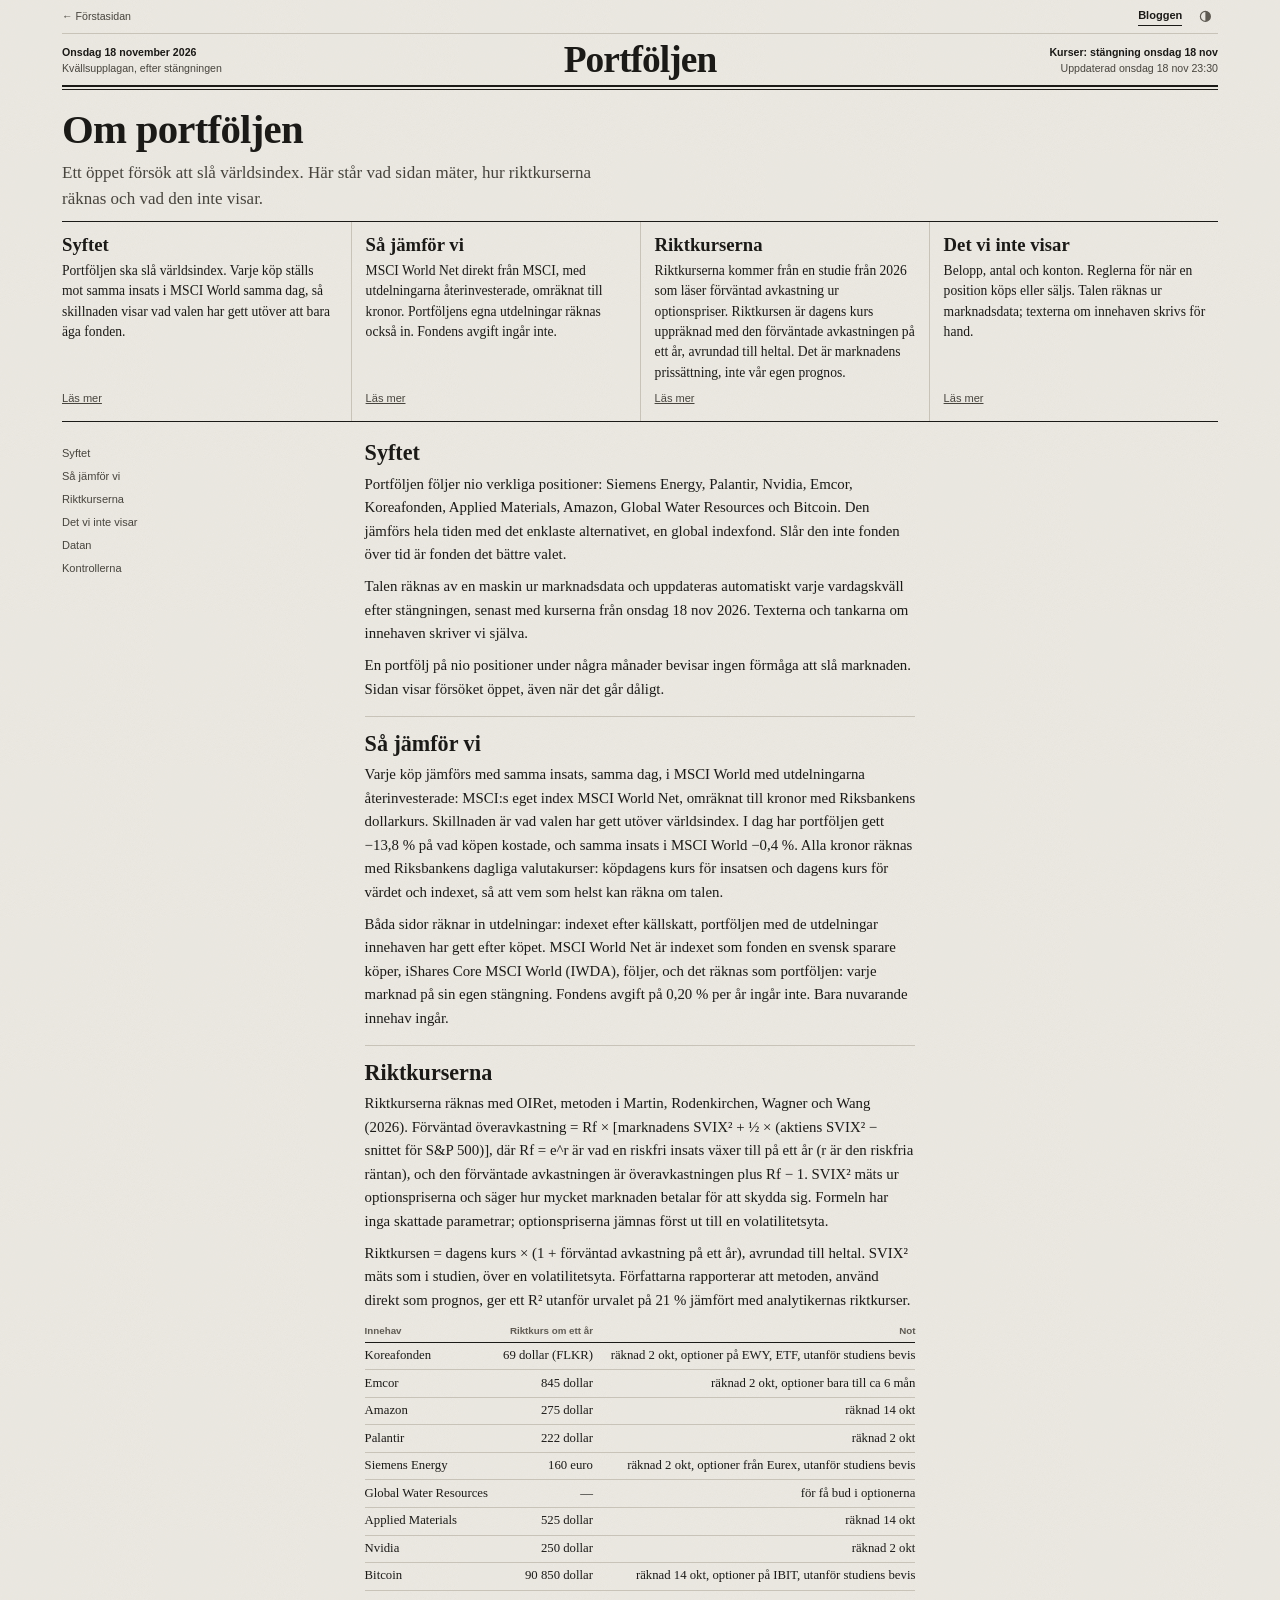
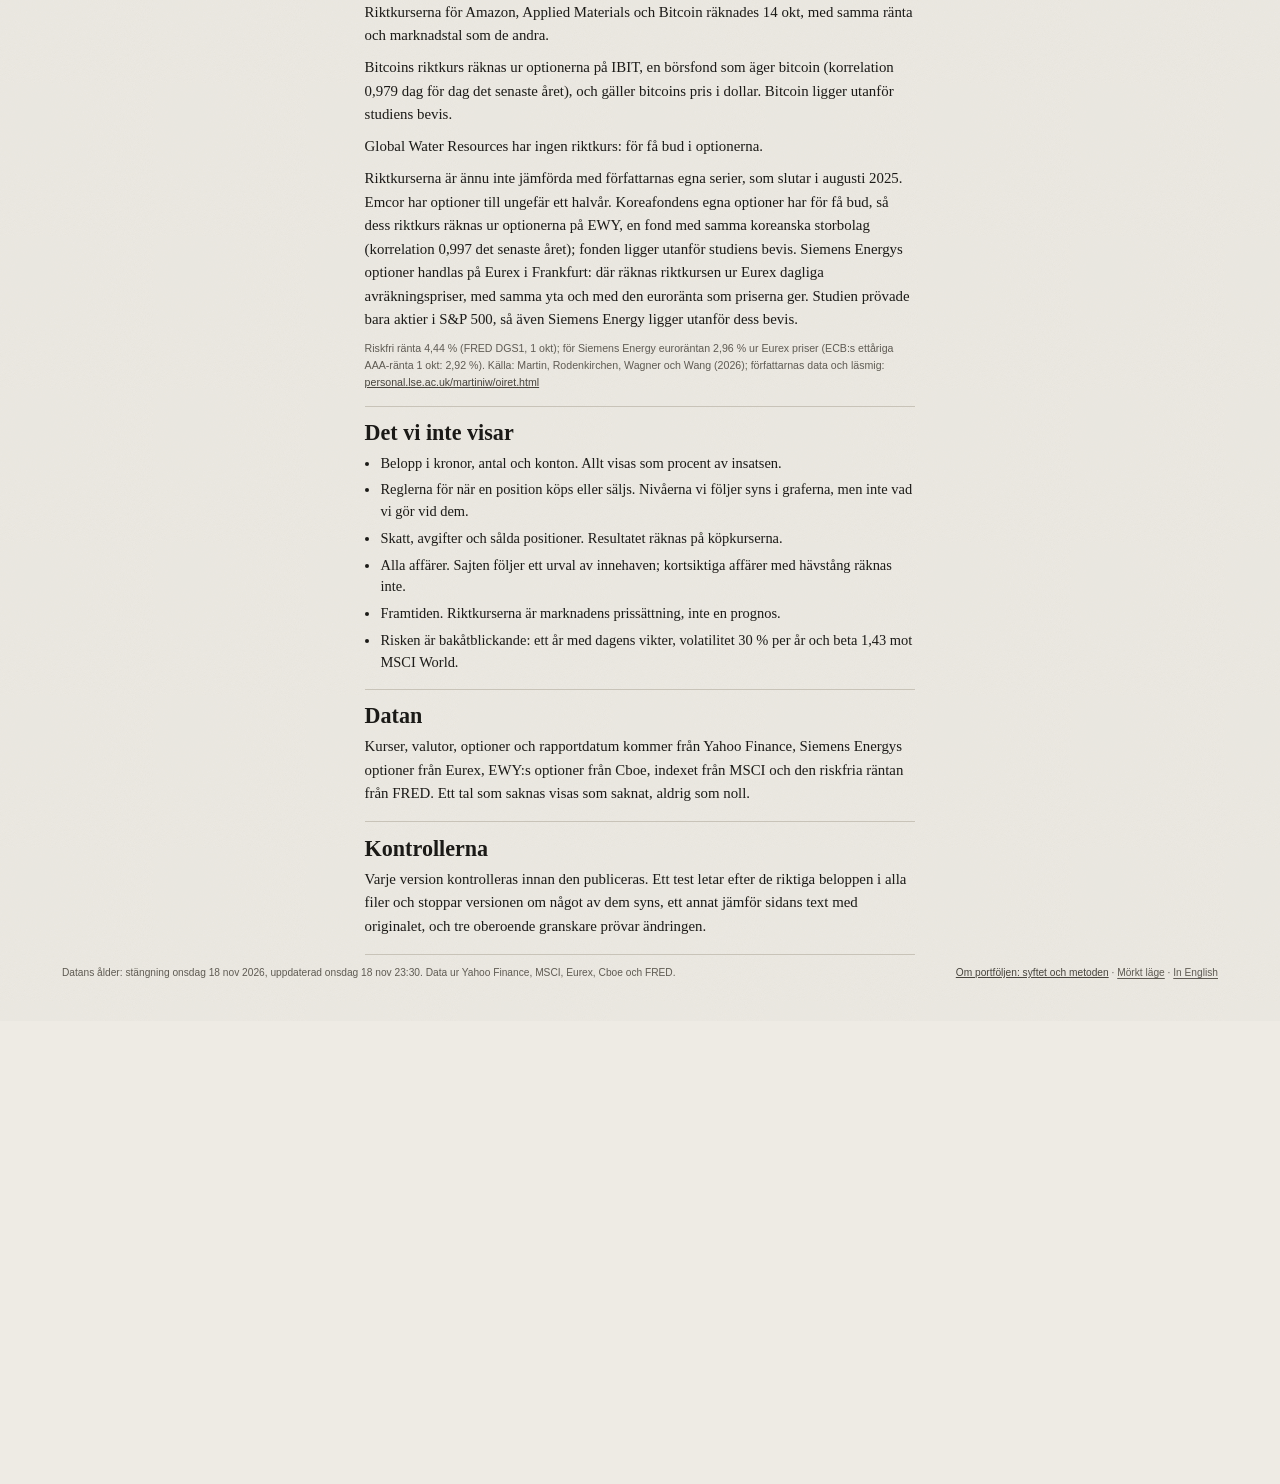
==== commit 191e9397: "Kvällsupplagan 2026-11-18 (MSCI preliminär)" ====
--- a/metod.html
+++ b/metod.html
@@ -94,10 +94,10 @@
 </ul>
 <h2>Syftet</h2>
 <p>Portföljen följer nio verkliga positioner: Siemens Energy, Palantir, Nvidia, Emcor, Koreafonden, Applied Materials, Amazon, Global Water Resources och Bitcoin. Den jämförs hela tiden med det enklaste alternativet, en global indexfond. Slår den inte fonden över tid är fonden det bättre valet.</p>
-<p>Talen räknas av en maskin ur marknadsdata och uppdateras automatiskt varje vardagskväll efter stängningen, senast med kurserna från tisdag 17 nov 2026. Texterna och tankarna om innehaven skriver vi själva.</p>
+<p>Talen räknas av en maskin ur marknadsdata och uppdateras automatiskt varje vardagskväll efter stängningen, senast med kurserna från onsdag 18 nov 2026. Texterna och tankarna om innehaven skriver vi själva.</p>
 <p>En portfölj på nio positioner under några månader bevisar ingen förmåga att slå marknaden. Sidan visar försöket öppet, även när det går dåligt.</p>
 <h2>Så jämför vi</h2>
-<p>Varje köp jämförs med samma insats, samma dag, i MSCI World med utdelningarna återinvesterade: MSCI:s eget index MSCI World Net, omräknat till kronor med Riksbankens dollarkurs. Skillnaden är vad valen har gett utöver världsindex. I dag har portföljen gett −14,8 % på vad köpen kostade, och samma insats i MSCI World −0,2 %. Alla kronor räknas med Riksbankens dagliga valutakurser: köpdagens kurs för insatsen och dagens kurs för värdet och indexet, så att vem som helst kan räkna om talen.</p>
+<p>Varje köp jämförs med samma insats, samma dag, i MSCI World med utdelningarna återinvesterade: MSCI:s eget index MSCI World Net, omräknat till kronor med Riksbankens dollarkurs. Skillnaden är vad valen har gett utöver världsindex. I dag har portföljen gett −13,8 % på vad köpen kostade, och samma insats i MSCI World −0,4 %. Alla kronor räknas med Riksbankens dagliga valutakurser: köpdagens kurs för insatsen och dagens kurs för värdet och indexet, så att vem som helst kan räkna om talen.</p>
 <p>Båda sidor räknar in utdelningar: indexet efter källskatt, portföljen med de utdelningar innehaven har gett efter köpet. MSCI World Net är indexet som fonden en svensk sparare köper, iShares Core MSCI World (IWDA), följer, och det räknas som portföljen: varje marknad på sin egen stängning. Fondens avgift på 0,20 % per år ingår inte. Bara nuvarande innehav ingår.</p>
 <h2>Riktkurserna</h2>
 <p>Riktkurserna räknas med OIRet, metoden i Martin, Rodenkirchen, Wagner och Wang (2026). Förväntad överavkastning = Rf × [marknadens SVIX² + ½ × (aktiens SVIX² − snittet för S&amp;P 500)], där Rf = e^r är vad en riskfri insats växer till på ett år (r är den riskfria räntan), och den förväntade avkastningen är överavkastningen plus Rf − 1. SVIX² mäts ur optionspriserna och säger hur mycket marknaden betalar för att skydda sig. Formeln har inga skattade parametrar; optionspriserna jämnas först ut till en volatilitetsyta.</p>
--- a/fonts/fonts.css
+++ b/fonts/fonts.css
@@ -1,4 +1,4 @@
-/* Libre Franklin och Newsreader, SIL Open Font License 1.1 (OFL-*.txt i den här mappen). Hämtade från Google Fonts 2026-11-17 och serverade härifrån. */
+/* Libre Franklin och Newsreader, SIL Open Font License 1.1 (OFL-*.txt i den här mappen). Hämtade från Google Fonts 2026-11-18 och serverade härifrån. */
 /* cyrillic-ext */
 @font-face {
   font-family: 'Libre Franklin';
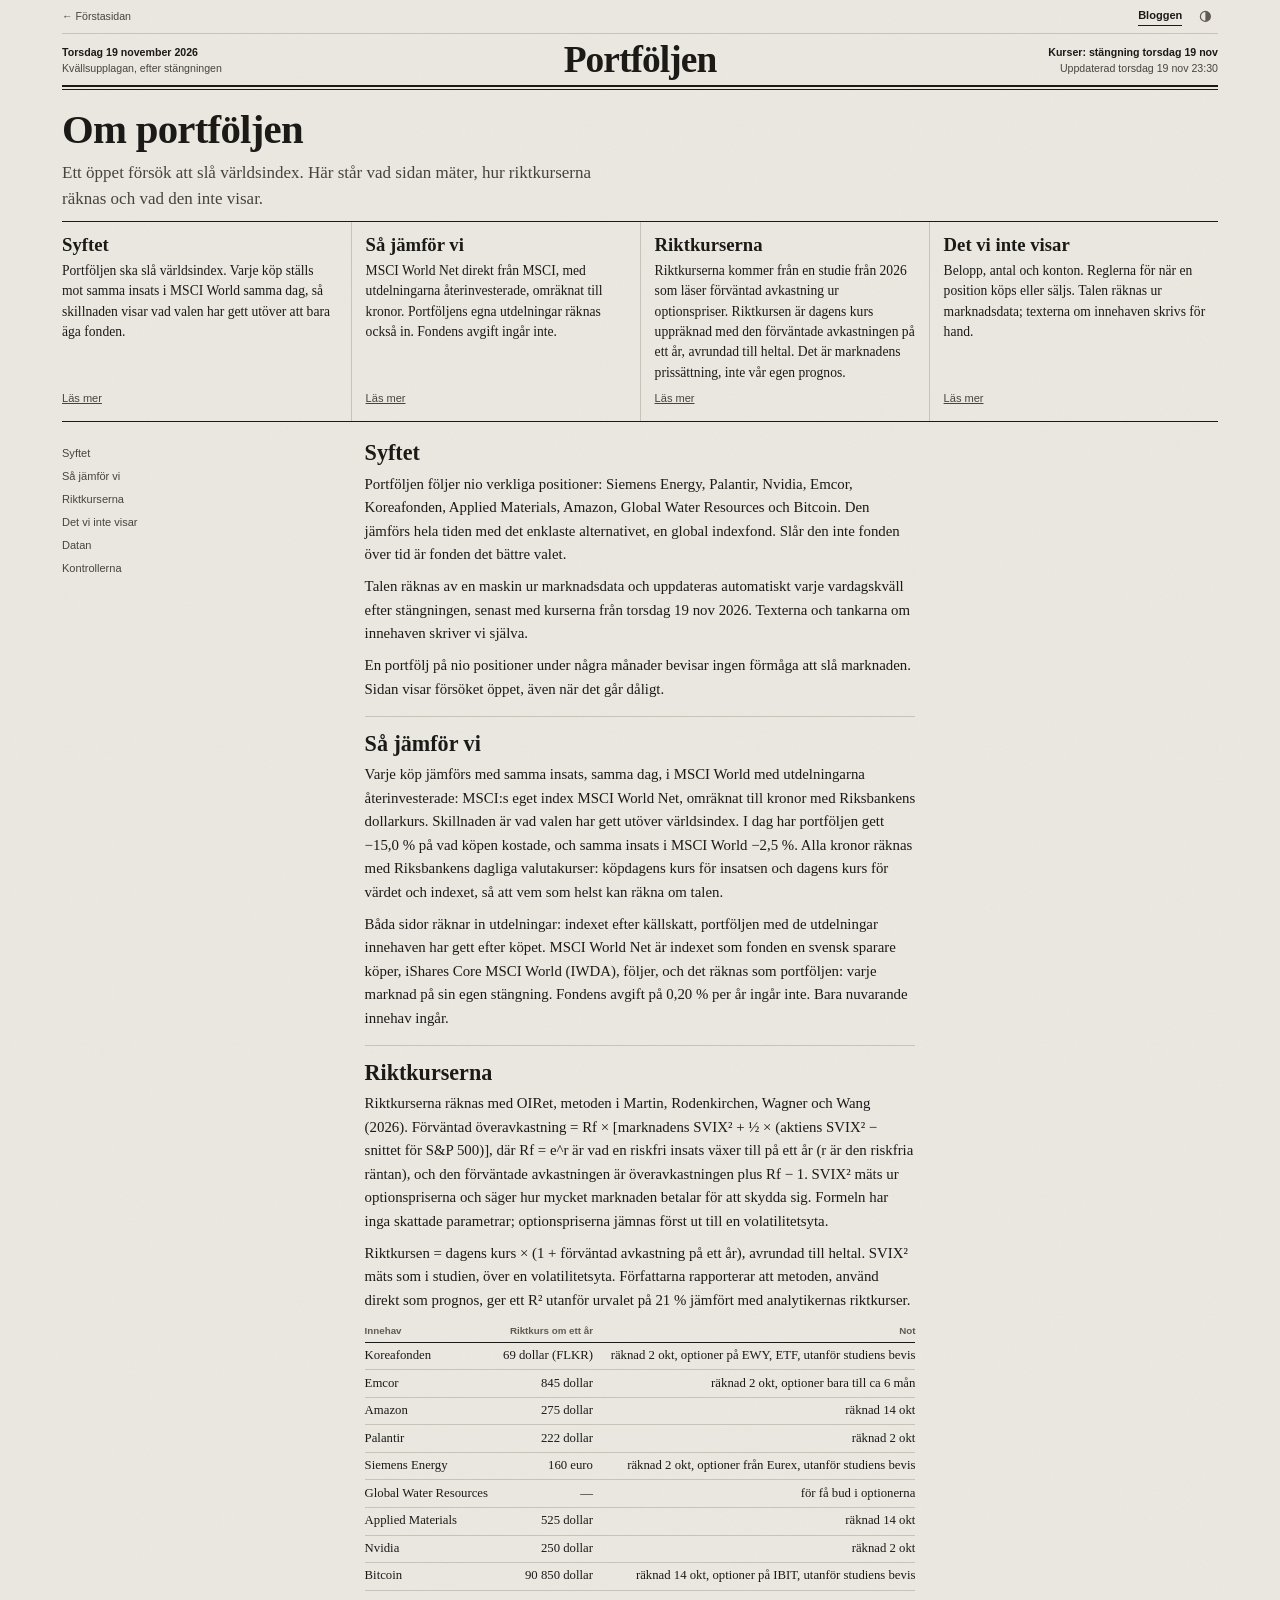
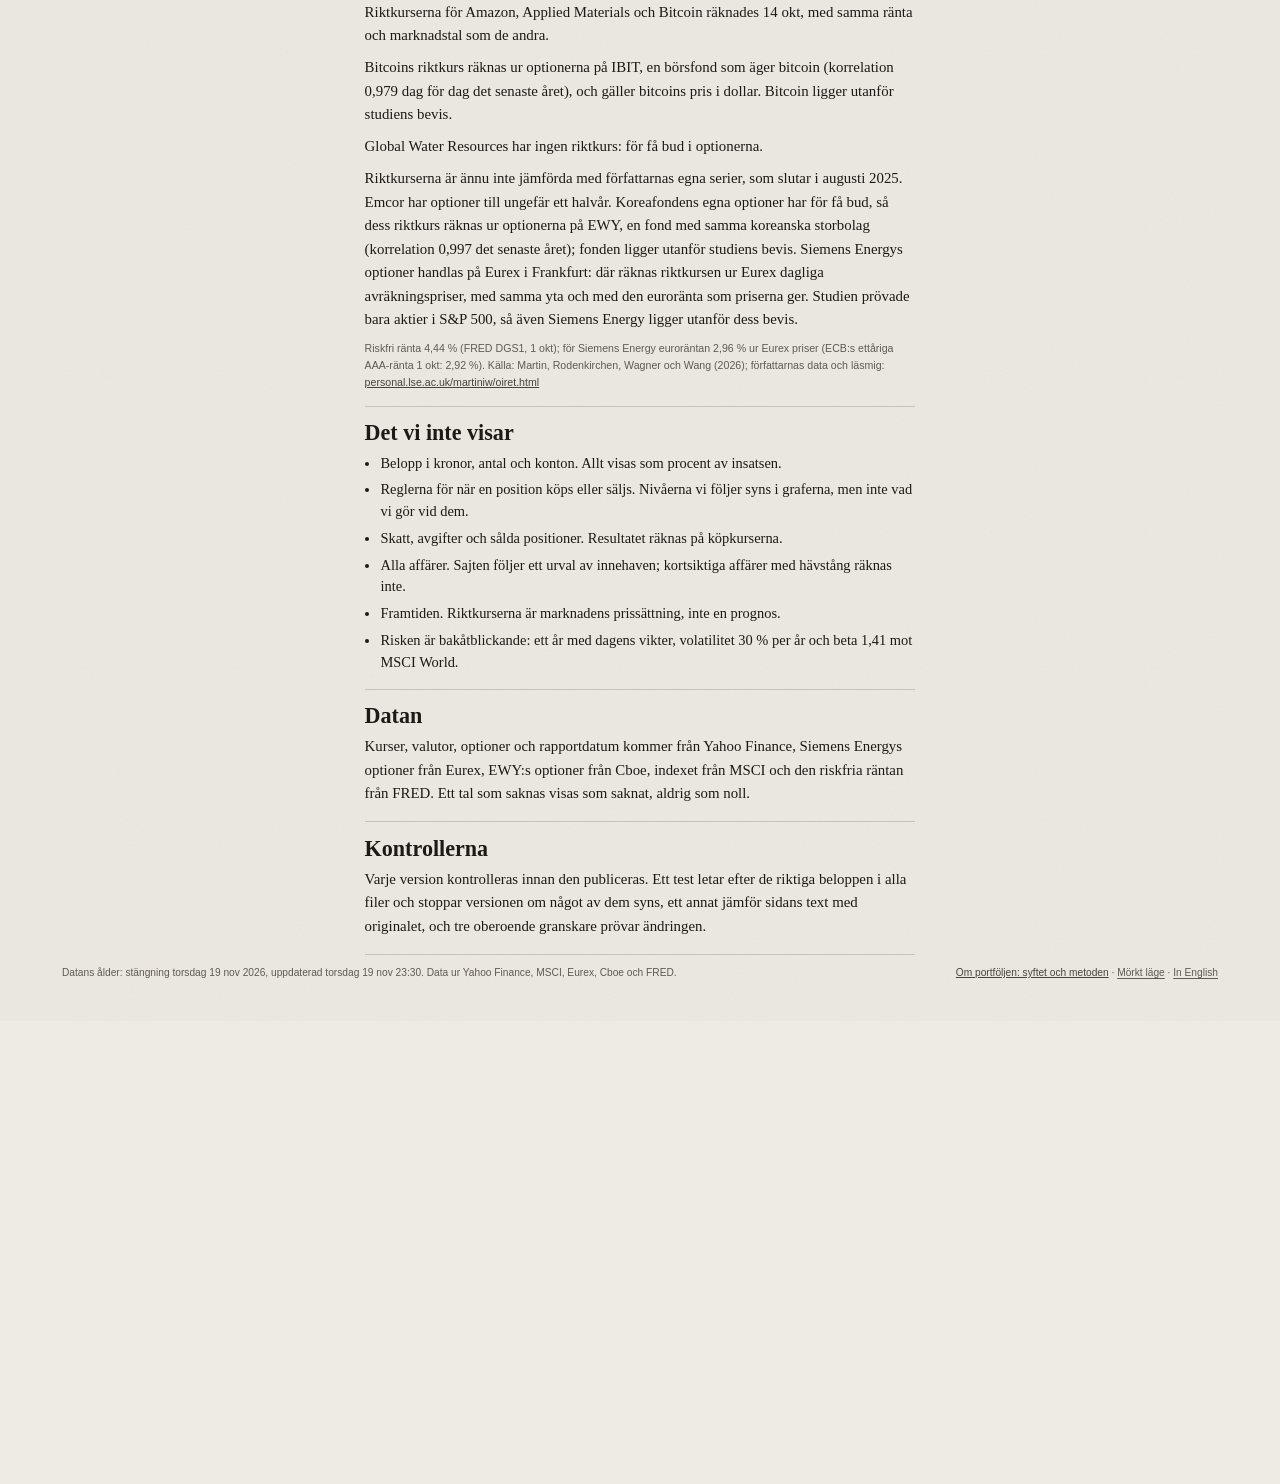
==== commit f0adfcea: "Kvällsupplagan 2026-11-19 (MSCI preliminär)" ====
--- a/metod.html
+++ b/metod.html
@@ -94,10 +94,10 @@
 </ul>
 <h2>Syftet</h2>
 <p>Portföljen följer nio verkliga positioner: Siemens Energy, Palantir, Nvidia, Emcor, Koreafonden, Applied Materials, Amazon, Global Water Resources och Bitcoin. Den jämförs hela tiden med det enklaste alternativet, en global indexfond. Slår den inte fonden över tid är fonden det bättre valet.</p>
-<p>Talen räknas av en maskin ur marknadsdata och uppdateras automatiskt varje vardagskväll efter stängningen, senast med kurserna från onsdag 18 nov 2026. Texterna och tankarna om innehaven skriver vi själva.</p>
+<p>Talen räknas av en maskin ur marknadsdata och uppdateras automatiskt varje vardagskväll efter stängningen, senast med kurserna från torsdag 19 nov 2026. Texterna och tankarna om innehaven skriver vi själva.</p>
 <p>En portfölj på nio positioner under några månader bevisar ingen förmåga att slå marknaden. Sidan visar försöket öppet, även när det går dåligt.</p>
 <h2>Så jämför vi</h2>
-<p>Varje köp jämförs med samma insats, samma dag, i MSCI World med utdelningarna återinvesterade: MSCI:s eget index MSCI World Net, omräknat till kronor med Riksbankens dollarkurs. Skillnaden är vad valen har gett utöver världsindex. I dag har portföljen gett −13,8 % på vad köpen kostade, och samma insats i MSCI World −0,4 %. Alla kronor räknas med Riksbankens dagliga valutakurser: köpdagens kurs för insatsen och dagens kurs för värdet och indexet, så att vem som helst kan räkna om talen.</p>
+<p>Varje köp jämförs med samma insats, samma dag, i MSCI World med utdelningarna återinvesterade: MSCI:s eget index MSCI World Net, omräknat till kronor med Riksbankens dollarkurs. Skillnaden är vad valen har gett utöver världsindex. I dag har portföljen gett −15,0 % på vad köpen kostade, och samma insats i MSCI World −2,5 %. Alla kronor räknas med Riksbankens dagliga valutakurser: köpdagens kurs för insatsen och dagens kurs för värdet och indexet, så att vem som helst kan räkna om talen.</p>
 <p>Båda sidor räknar in utdelningar: indexet efter källskatt, portföljen med de utdelningar innehaven har gett efter köpet. MSCI World Net är indexet som fonden en svensk sparare köper, iShares Core MSCI World (IWDA), följer, och det räknas som portföljen: varje marknad på sin egen stängning. Fondens avgift på 0,20 % per år ingår inte. Bara nuvarande innehav ingår.</p>
 <h2>Riktkurserna</h2>
 <p>Riktkurserna räknas med OIRet, metoden i Martin, Rodenkirchen, Wagner och Wang (2026). Förväntad överavkastning = Rf × [marknadens SVIX² + ½ × (aktiens SVIX² − snittet för S&amp;P 500)], där Rf = e^r är vad en riskfri insats växer till på ett år (r är den riskfria räntan), och den förväntade avkastningen är överavkastningen plus Rf − 1. SVIX² mäts ur optionspriserna och säger hur mycket marknaden betalar för att skydda sig. Formeln har inga skattade parametrar; optionspriserna jämnas först ut till en volatilitetsyta.</p>
@@ -114,7 +114,7 @@
 <li>Skatt, avgifter och sålda positioner. Resultatet räknas på köpkurserna.</li>
 <li>Alla affärer. Sajten följer ett urval av innehaven; kortsiktiga affärer med hävstång räknas inte.</li>
 <li>Framtiden. Riktkurserna är marknadens prissättning, inte en prognos.</li>
-<li>Risken är bakåtblickande: ett år med dagens vikter, volatilitet 30 % per år och beta 1,43 mot MSCI World.</li>
+<li>Risken är bakåtblickande: ett år med dagens vikter, volatilitet 30 % per år och beta 1,41 mot MSCI World.</li>
 </ul>
 <h2>Datan</h2>
 <p>Kurser, valutor, optioner och rapportdatum kommer från Yahoo Finance, Siemens Energys optioner från Eurex, EWY:s optioner från Cboe, indexet från MSCI och den riskfria räntan från FRED. Ett tal som saknas visas som saknat, aldrig som noll.</p>
--- a/fonts/fonts.css
+++ b/fonts/fonts.css
@@ -1,4 +1,4 @@
-/* Libre Franklin och Newsreader, SIL Open Font License 1.1 (OFL-*.txt i den här mappen). Hämtade från Google Fonts 2026-11-18 och serverade härifrån. */
+/* Libre Franklin och Newsreader, SIL Open Font License 1.1 (OFL-*.txt i den här mappen). Hämtade från Google Fonts 2026-11-19 och serverade härifrån. */
 /* cyrillic-ext */
 @font-face {
   font-family: 'Libre Franklin';
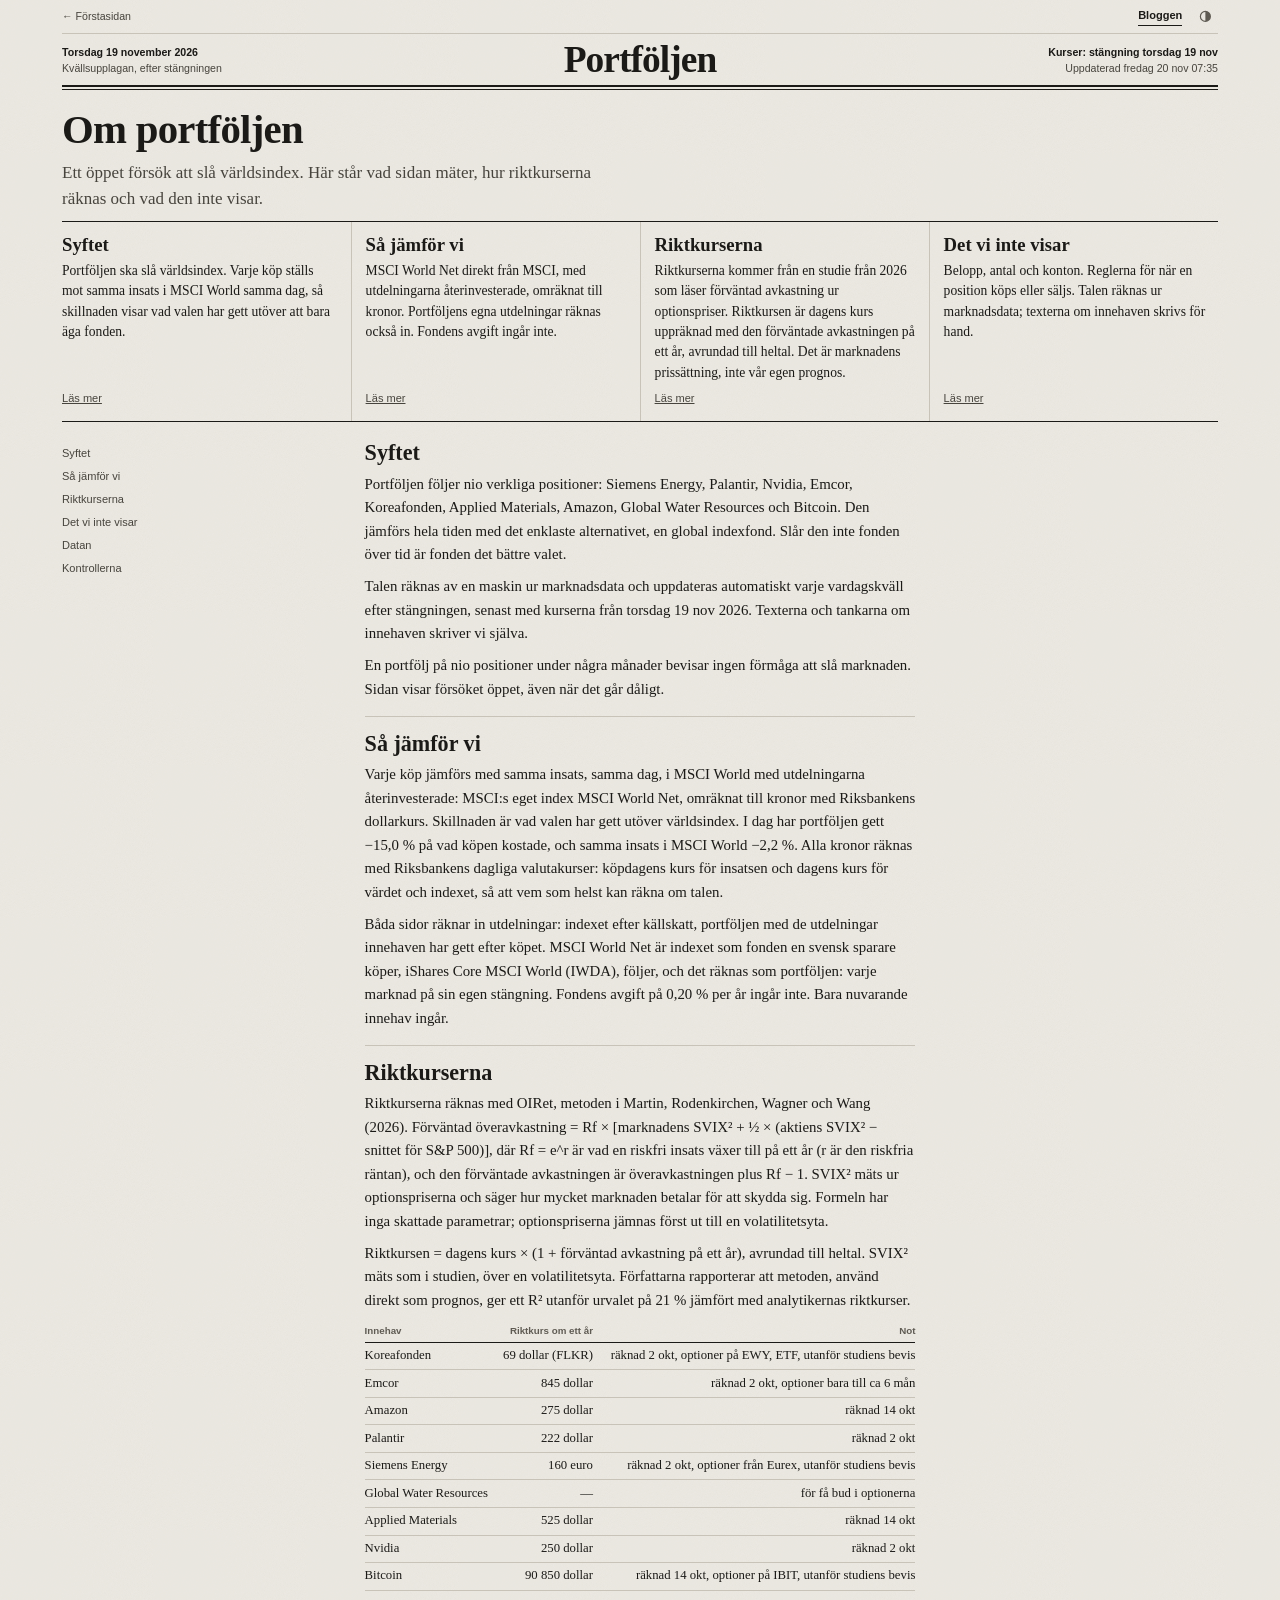
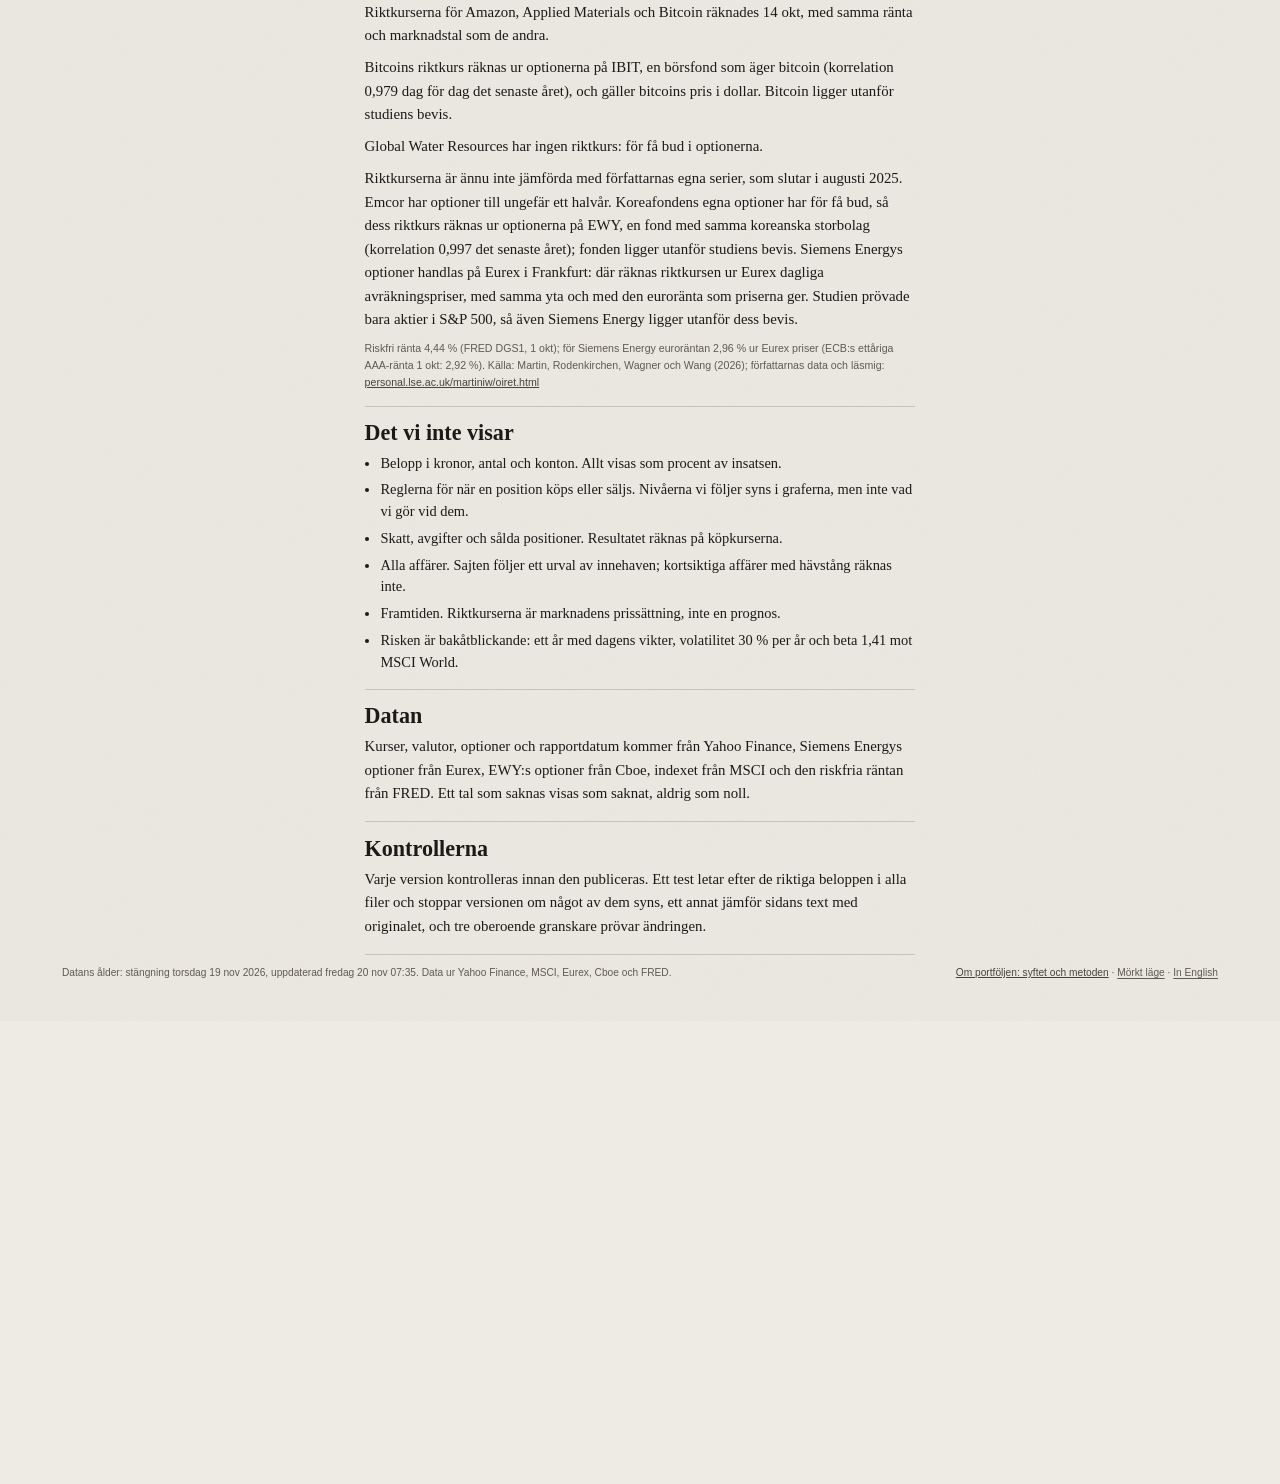
==== commit 59fca604: "Kvällsupplagan 2026-11-19: MSCI:s egen nivå" ====
--- a/metod.html
+++ b/metod.html
@@ -97,7 +97,7 @@
 <p>Talen räknas av en maskin ur marknadsdata och uppdateras automatiskt varje vardagskväll efter stängningen, senast med kurserna från torsdag 19 nov 2026. Texterna och tankarna om innehaven skriver vi själva.</p>
 <p>En portfölj på nio positioner under några månader bevisar ingen förmåga att slå marknaden. Sidan visar försöket öppet, även när det går dåligt.</p>
 <h2>Så jämför vi</h2>
-<p>Varje köp jämförs med samma insats, samma dag, i MSCI World med utdelningarna återinvesterade: MSCI:s eget index MSCI World Net, omräknat till kronor med Riksbankens dollarkurs. Skillnaden är vad valen har gett utöver världsindex. I dag har portföljen gett −15,0 % på vad köpen kostade, och samma insats i MSCI World −2,5 %. Alla kronor räknas med Riksbankens dagliga valutakurser: köpdagens kurs för insatsen och dagens kurs för värdet och indexet, så att vem som helst kan räkna om talen.</p>
+<p>Varje köp jämförs med samma insats, samma dag, i MSCI World med utdelningarna återinvesterade: MSCI:s eget index MSCI World Net, omräknat till kronor med Riksbankens dollarkurs. Skillnaden är vad valen har gett utöver världsindex. I dag har portföljen gett −15,0 % på vad köpen kostade, och samma insats i MSCI World −2,2 %. Alla kronor räknas med Riksbankens dagliga valutakurser: köpdagens kurs för insatsen och dagens kurs för värdet och indexet, så att vem som helst kan räkna om talen.</p>
 <p>Båda sidor räknar in utdelningar: indexet efter källskatt, portföljen med de utdelningar innehaven har gett efter köpet. MSCI World Net är indexet som fonden en svensk sparare köper, iShares Core MSCI World (IWDA), följer, och det räknas som portföljen: varje marknad på sin egen stängning. Fondens avgift på 0,20 % per år ingår inte. Bara nuvarande innehav ingår.</p>
 <h2>Riktkurserna</h2>
 <p>Riktkurserna räknas med OIRet, metoden i Martin, Rodenkirchen, Wagner och Wang (2026). Förväntad överavkastning = Rf × [marknadens SVIX² + ½ × (aktiens SVIX² − snittet för S&amp;P 500)], där Rf = e^r är vad en riskfri insats växer till på ett år (r är den riskfria räntan), och den förväntade avkastningen är överavkastningen plus Rf − 1. SVIX² mäts ur optionspriserna och säger hur mycket marknaden betalar för att skydda sig. Formeln har inga skattade parametrar; optionspriserna jämnas först ut till en volatilitetsyta.</p>
--- a/fonts/fonts.css
+++ b/fonts/fonts.css
@@ -1,4 +1,4 @@
-/* Libre Franklin och Newsreader, SIL Open Font License 1.1 (OFL-*.txt i den här mappen). Hämtade från Google Fonts 2026-11-19 och serverade härifrån. */
+/* Libre Franklin och Newsreader, SIL Open Font License 1.1 (OFL-*.txt i den här mappen). Hämtade från Google Fonts 2026-11-20 och serverade härifrån. */
 /* cyrillic-ext */
 @font-face {
   font-family: 'Libre Franklin';
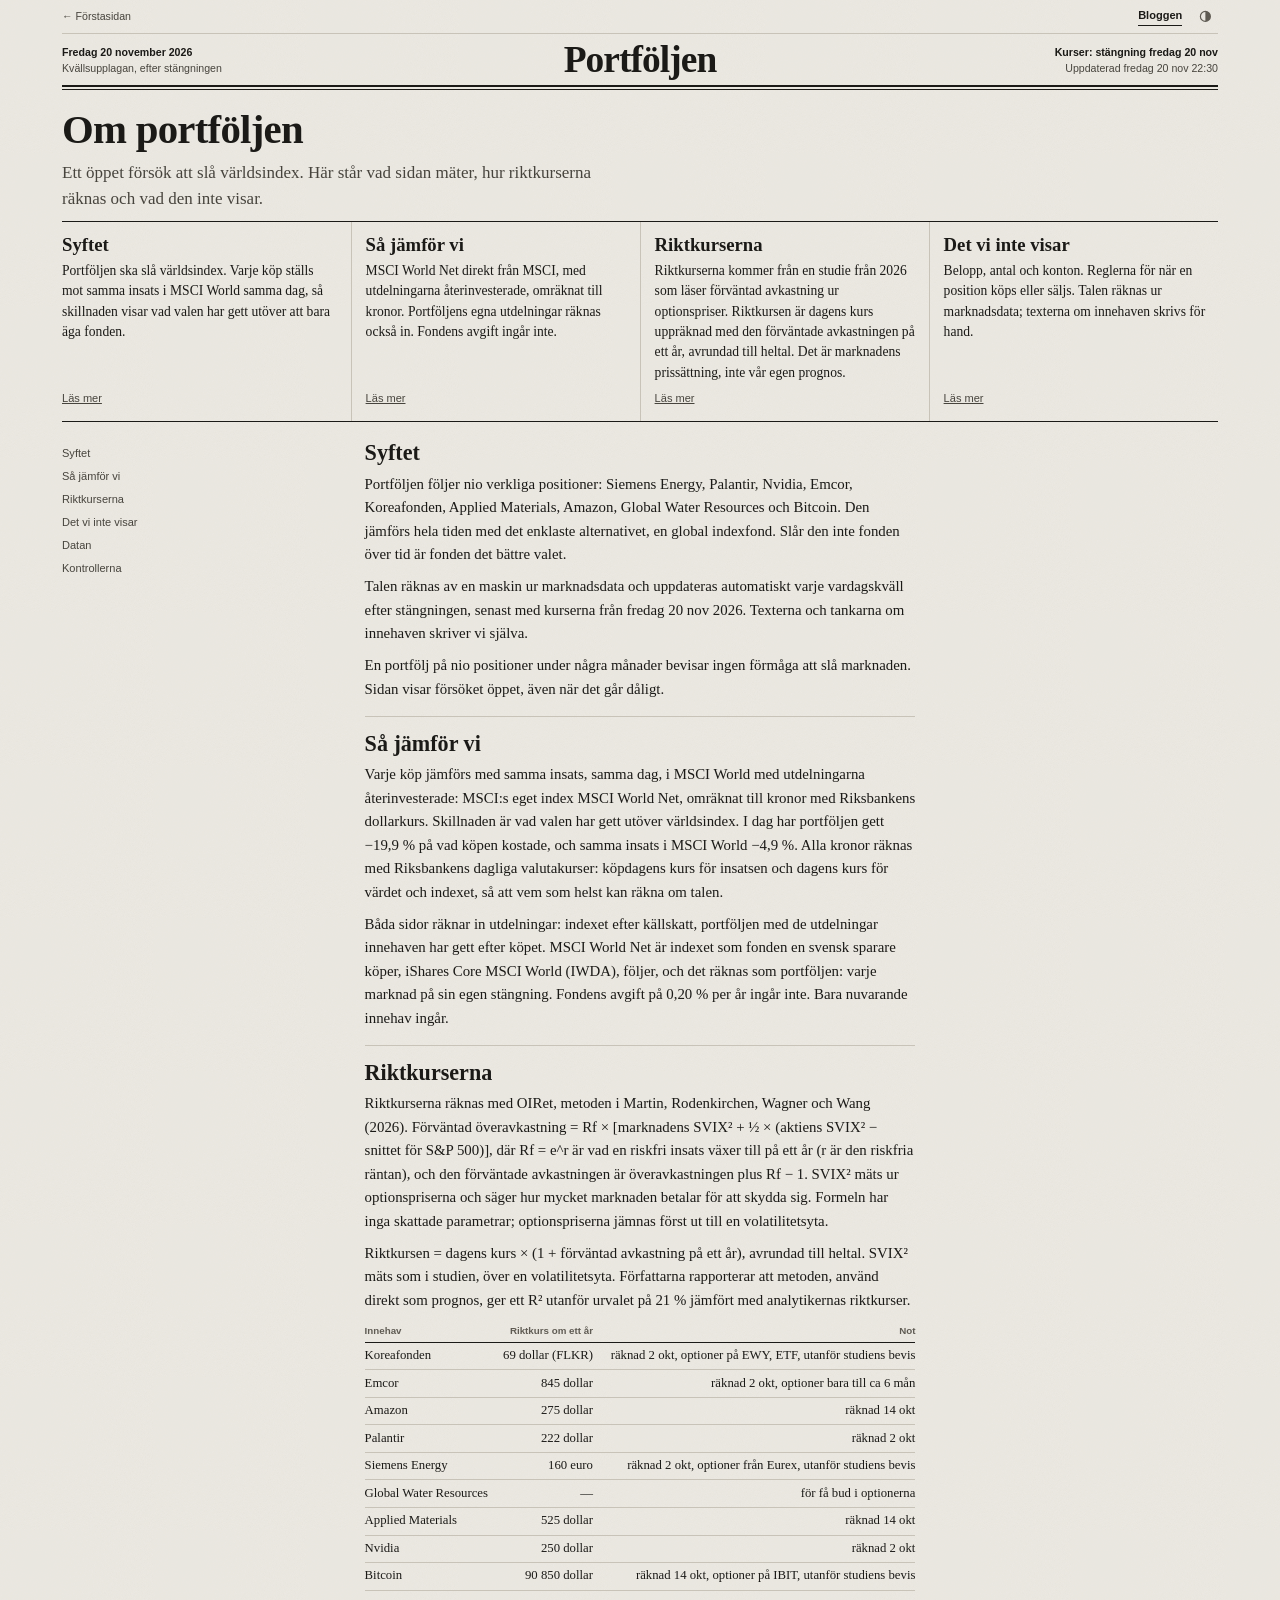
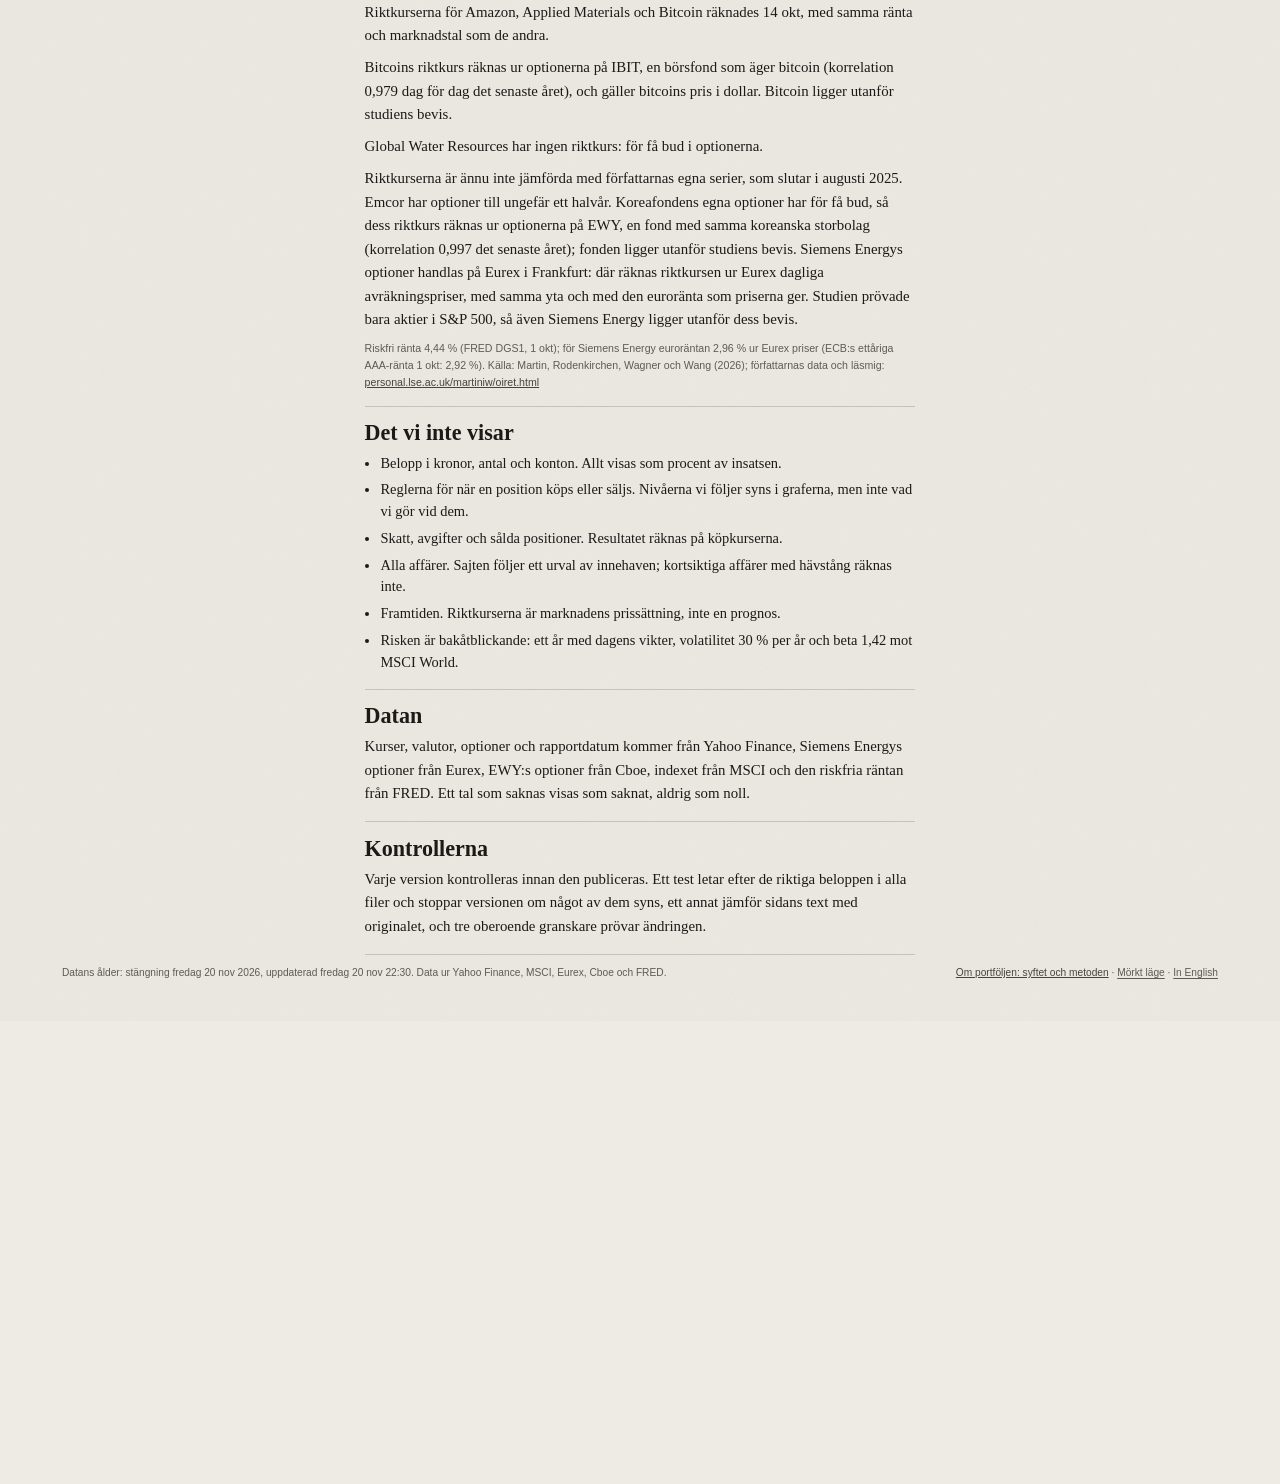
==== commit bcc1a9a9: "Kvällsupplagan 2026-11-20 (MSCI preliminär)" ====
--- a/metod.html
+++ b/metod.html
@@ -94,10 +94,10 @@
 </ul>
 <h2>Syftet</h2>
 <p>Portföljen följer nio verkliga positioner: Siemens Energy, Palantir, Nvidia, Emcor, Koreafonden, Applied Materials, Amazon, Global Water Resources och Bitcoin. Den jämförs hela tiden med det enklaste alternativet, en global indexfond. Slår den inte fonden över tid är fonden det bättre valet.</p>
-<p>Talen räknas av en maskin ur marknadsdata och uppdateras automatiskt varje vardagskväll efter stängningen, senast med kurserna från torsdag 19 nov 2026. Texterna och tankarna om innehaven skriver vi själva.</p>
+<p>Talen räknas av en maskin ur marknadsdata och uppdateras automatiskt varje vardagskväll efter stängningen, senast med kurserna från fredag 20 nov 2026. Texterna och tankarna om innehaven skriver vi själva.</p>
 <p>En portfölj på nio positioner under några månader bevisar ingen förmåga att slå marknaden. Sidan visar försöket öppet, även när det går dåligt.</p>
 <h2>Så jämför vi</h2>
-<p>Varje köp jämförs med samma insats, samma dag, i MSCI World med utdelningarna återinvesterade: MSCI:s eget index MSCI World Net, omräknat till kronor med Riksbankens dollarkurs. Skillnaden är vad valen har gett utöver världsindex. I dag har portföljen gett −15,0 % på vad köpen kostade, och samma insats i MSCI World −2,2 %. Alla kronor räknas med Riksbankens dagliga valutakurser: köpdagens kurs för insatsen och dagens kurs för värdet och indexet, så att vem som helst kan räkna om talen.</p>
+<p>Varje köp jämförs med samma insats, samma dag, i MSCI World med utdelningarna återinvesterade: MSCI:s eget index MSCI World Net, omräknat till kronor med Riksbankens dollarkurs. Skillnaden är vad valen har gett utöver världsindex. I dag har portföljen gett −19,9 % på vad köpen kostade, och samma insats i MSCI World −4,9 %. Alla kronor räknas med Riksbankens dagliga valutakurser: köpdagens kurs för insatsen och dagens kurs för värdet och indexet, så att vem som helst kan räkna om talen.</p>
 <p>Båda sidor räknar in utdelningar: indexet efter källskatt, portföljen med de utdelningar innehaven har gett efter köpet. MSCI World Net är indexet som fonden en svensk sparare köper, iShares Core MSCI World (IWDA), följer, och det räknas som portföljen: varje marknad på sin egen stängning. Fondens avgift på 0,20 % per år ingår inte. Bara nuvarande innehav ingår.</p>
 <h2>Riktkurserna</h2>
 <p>Riktkurserna räknas med OIRet, metoden i Martin, Rodenkirchen, Wagner och Wang (2026). Förväntad överavkastning = Rf × [marknadens SVIX² + ½ × (aktiens SVIX² − snittet för S&amp;P 500)], där Rf = e^r är vad en riskfri insats växer till på ett år (r är den riskfria räntan), och den förväntade avkastningen är överavkastningen plus Rf − 1. SVIX² mäts ur optionspriserna och säger hur mycket marknaden betalar för att skydda sig. Formeln har inga skattade parametrar; optionspriserna jämnas först ut till en volatilitetsyta.</p>
@@ -114,7 +114,7 @@
 <li>Skatt, avgifter och sålda positioner. Resultatet räknas på köpkurserna.</li>
 <li>Alla affärer. Sajten följer ett urval av innehaven; kortsiktiga affärer med hävstång räknas inte.</li>
 <li>Framtiden. Riktkurserna är marknadens prissättning, inte en prognos.</li>
-<li>Risken är bakåtblickande: ett år med dagens vikter, volatilitet 30 % per år och beta 1,41 mot MSCI World.</li>
+<li>Risken är bakåtblickande: ett år med dagens vikter, volatilitet 30 % per år och beta 1,42 mot MSCI World.</li>
 </ul>
 <h2>Datan</h2>
 <p>Kurser, valutor, optioner och rapportdatum kommer från Yahoo Finance, Siemens Energys optioner från Eurex, EWY:s optioner från Cboe, indexet från MSCI och den riskfria räntan från FRED. Ett tal som saknas visas som saknat, aldrig som noll.</p>
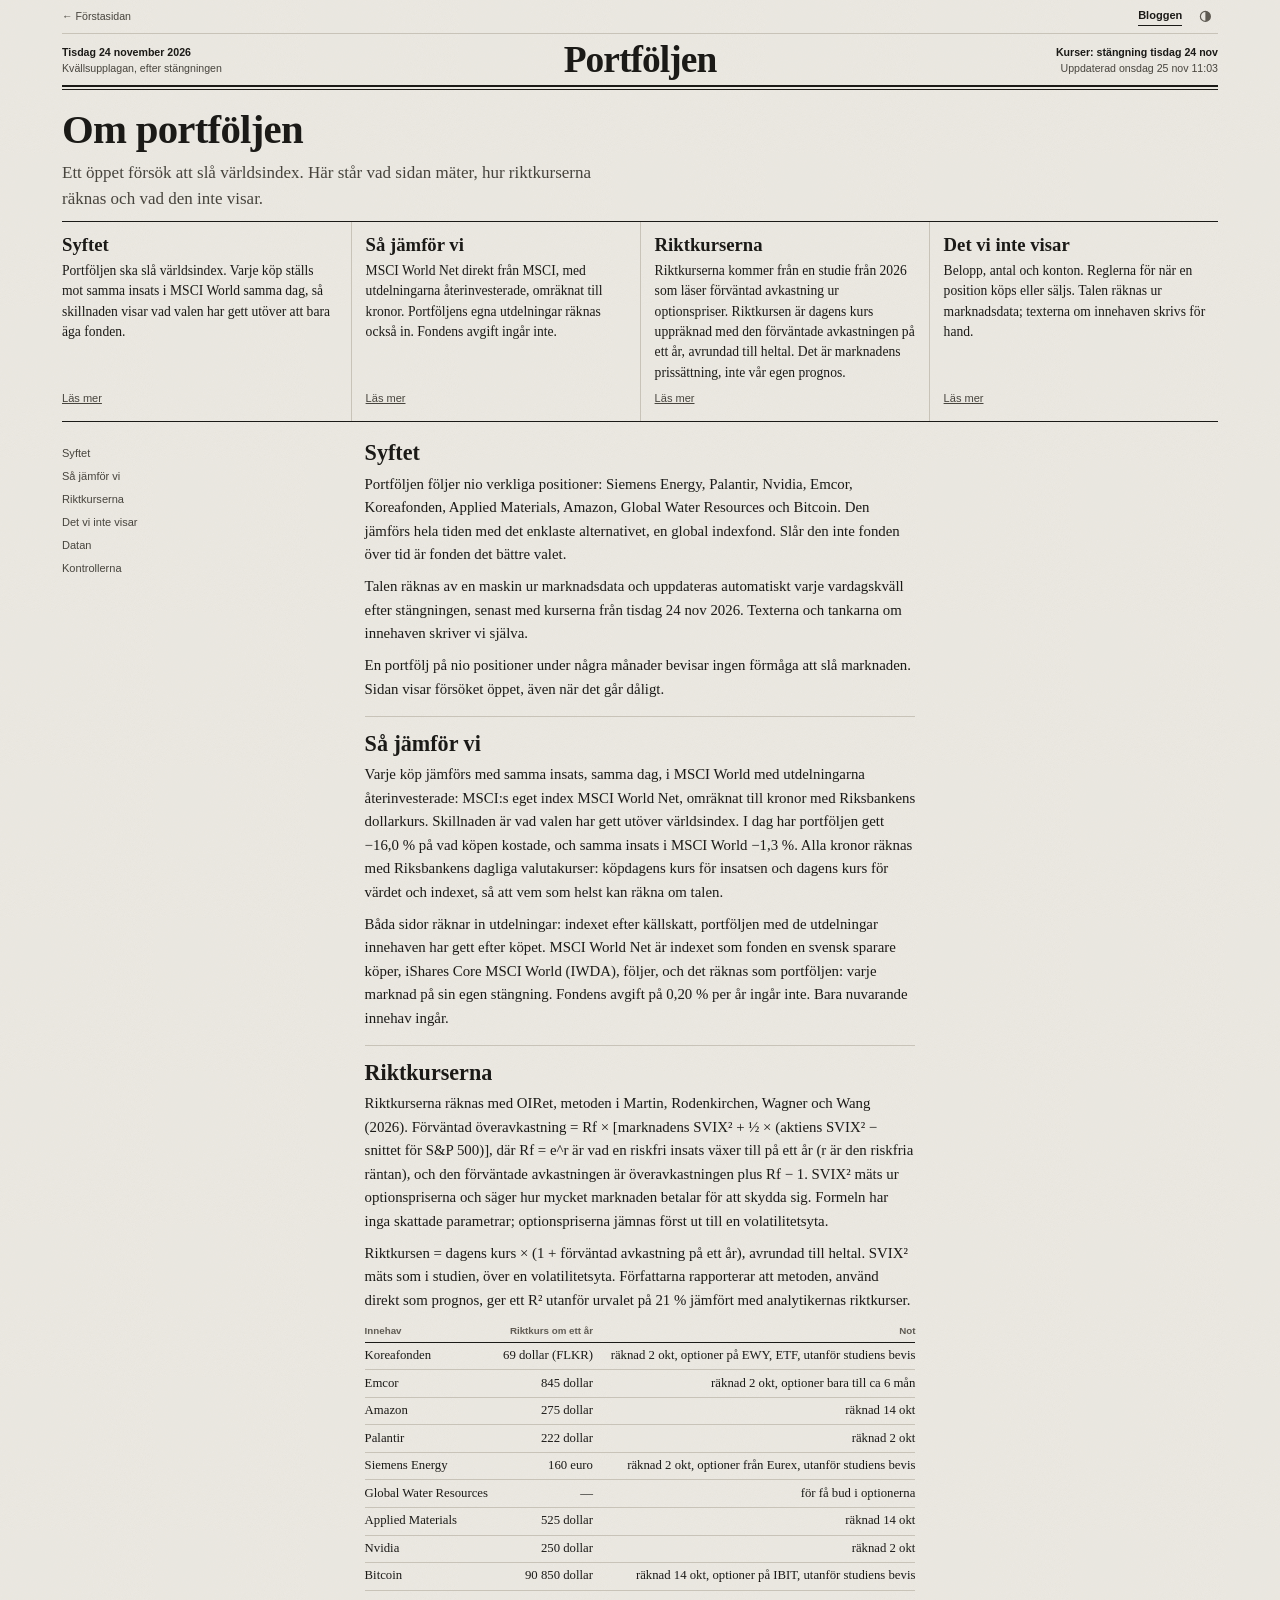
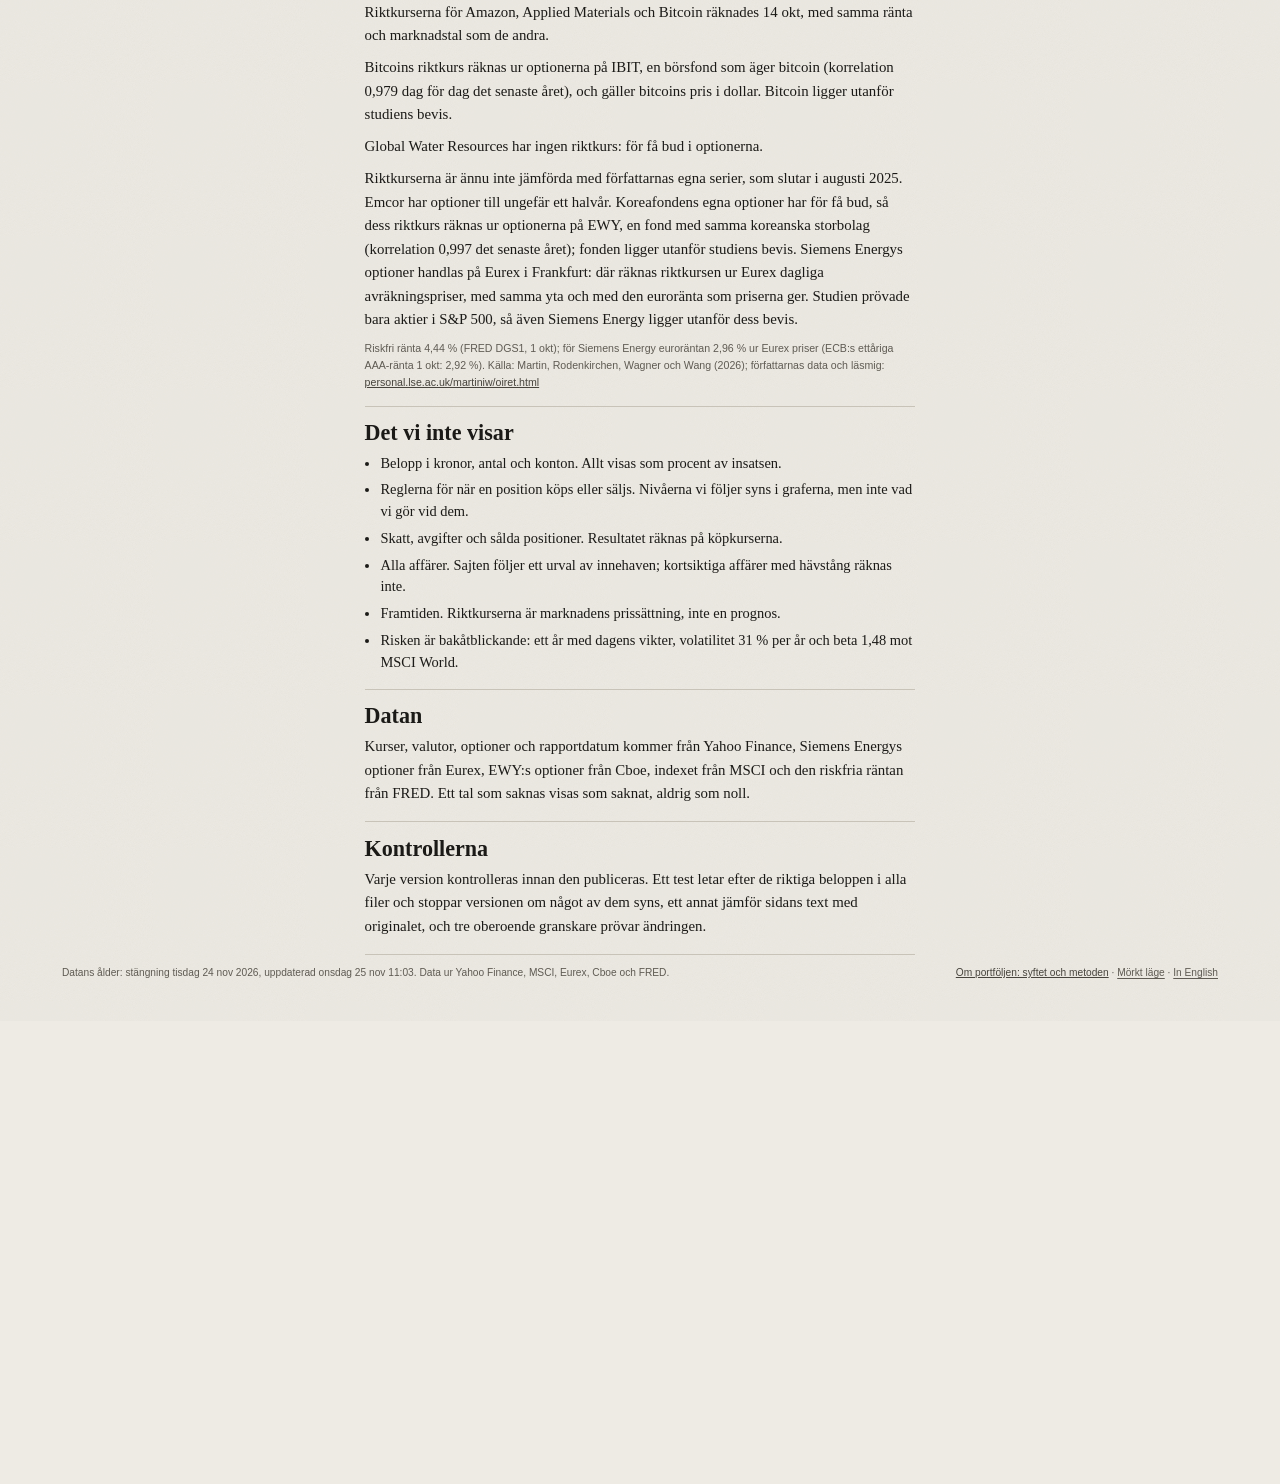
==== commit c90a296e: "Kvällsupplagan 2026-11-24" ====
--- a/metod.html
+++ b/metod.html
@@ -94,10 +94,10 @@
 </ul>
 <h2>Syftet</h2>
 <p>Portföljen följer nio verkliga positioner: Siemens Energy, Palantir, Nvidia, Emcor, Koreafonden, Applied Materials, Amazon, Global Water Resources och Bitcoin. Den jämförs hela tiden med det enklaste alternativet, en global indexfond. Slår den inte fonden över tid är fonden det bättre valet.</p>
-<p>Talen räknas av en maskin ur marknadsdata och uppdateras automatiskt varje vardagskväll efter stängningen, senast med kurserna från fredag 20 nov 2026. Texterna och tankarna om innehaven skriver vi själva.</p>
+<p>Talen räknas av en maskin ur marknadsdata och uppdateras automatiskt varje vardagskväll efter stängningen, senast med kurserna från tisdag 24 nov 2026. Texterna och tankarna om innehaven skriver vi själva.</p>
 <p>En portfölj på nio positioner under några månader bevisar ingen förmåga att slå marknaden. Sidan visar försöket öppet, även när det går dåligt.</p>
 <h2>Så jämför vi</h2>
-<p>Varje köp jämförs med samma insats, samma dag, i MSCI World med utdelningarna återinvesterade: MSCI:s eget index MSCI World Net, omräknat till kronor med Riksbankens dollarkurs. Skillnaden är vad valen har gett utöver världsindex. I dag har portföljen gett −19,9 % på vad köpen kostade, och samma insats i MSCI World −4,9 %. Alla kronor räknas med Riksbankens dagliga valutakurser: köpdagens kurs för insatsen och dagens kurs för värdet och indexet, så att vem som helst kan räkna om talen.</p>
+<p>Varje köp jämförs med samma insats, samma dag, i MSCI World med utdelningarna återinvesterade: MSCI:s eget index MSCI World Net, omräknat till kronor med Riksbankens dollarkurs. Skillnaden är vad valen har gett utöver världsindex. I dag har portföljen gett −16,0 % på vad köpen kostade, och samma insats i MSCI World −1,3 %. Alla kronor räknas med Riksbankens dagliga valutakurser: köpdagens kurs för insatsen och dagens kurs för värdet och indexet, så att vem som helst kan räkna om talen.</p>
 <p>Båda sidor räknar in utdelningar: indexet efter källskatt, portföljen med de utdelningar innehaven har gett efter köpet. MSCI World Net är indexet som fonden en svensk sparare köper, iShares Core MSCI World (IWDA), följer, och det räknas som portföljen: varje marknad på sin egen stängning. Fondens avgift på 0,20 % per år ingår inte. Bara nuvarande innehav ingår.</p>
 <h2>Riktkurserna</h2>
 <p>Riktkurserna räknas med OIRet, metoden i Martin, Rodenkirchen, Wagner och Wang (2026). Förväntad överavkastning = Rf × [marknadens SVIX² + ½ × (aktiens SVIX² − snittet för S&amp;P 500)], där Rf = e^r är vad en riskfri insats växer till på ett år (r är den riskfria räntan), och den förväntade avkastningen är överavkastningen plus Rf − 1. SVIX² mäts ur optionspriserna och säger hur mycket marknaden betalar för att skydda sig. Formeln har inga skattade parametrar; optionspriserna jämnas först ut till en volatilitetsyta.</p>
@@ -114,7 +114,7 @@
 <li>Skatt, avgifter och sålda positioner. Resultatet räknas på köpkurserna.</li>
 <li>Alla affärer. Sajten följer ett urval av innehaven; kortsiktiga affärer med hävstång räknas inte.</li>
 <li>Framtiden. Riktkurserna är marknadens prissättning, inte en prognos.</li>
-<li>Risken är bakåtblickande: ett år med dagens vikter, volatilitet 30 % per år och beta 1,42 mot MSCI World.</li>
+<li>Risken är bakåtblickande: ett år med dagens vikter, volatilitet 31 % per år och beta 1,48 mot MSCI World.</li>
 </ul>
 <h2>Datan</h2>
 <p>Kurser, valutor, optioner och rapportdatum kommer från Yahoo Finance, Siemens Energys optioner från Eurex, EWY:s optioner från Cboe, indexet från MSCI och den riskfria räntan från FRED. Ett tal som saknas visas som saknat, aldrig som noll.</p>
--- a/fonts/fonts.css
+++ b/fonts/fonts.css
@@ -1,4 +1,4 @@
-/* Libre Franklin och Newsreader, SIL Open Font License 1.1 (OFL-*.txt i den här mappen). Hämtade från Google Fonts 2026-11-20 och serverade härifrån. */
+/* Libre Franklin och Newsreader, SIL Open Font License 1.1 (OFL-*.txt i den här mappen). Hämtade från Google Fonts 2026-11-25 och serverade härifrån. */
 /* cyrillic-ext */
 @font-face {
   font-family: 'Libre Franklin';
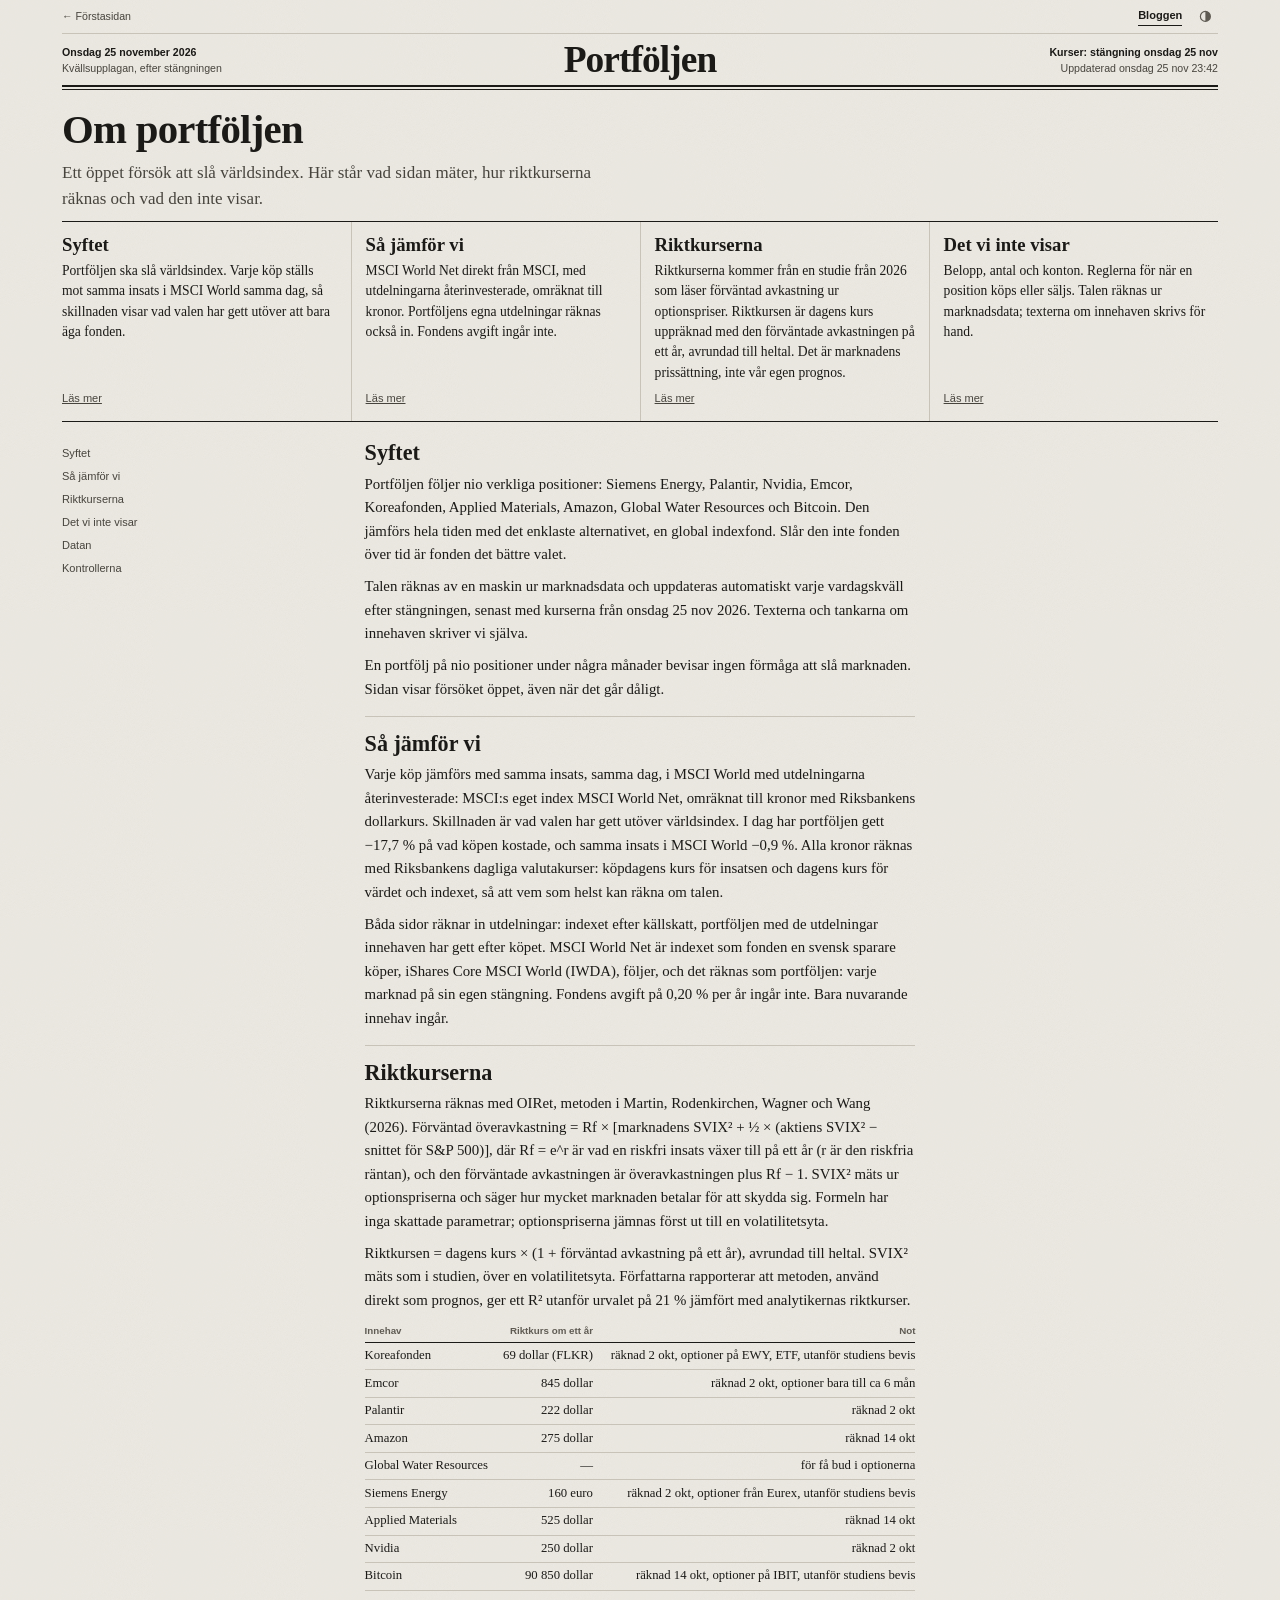
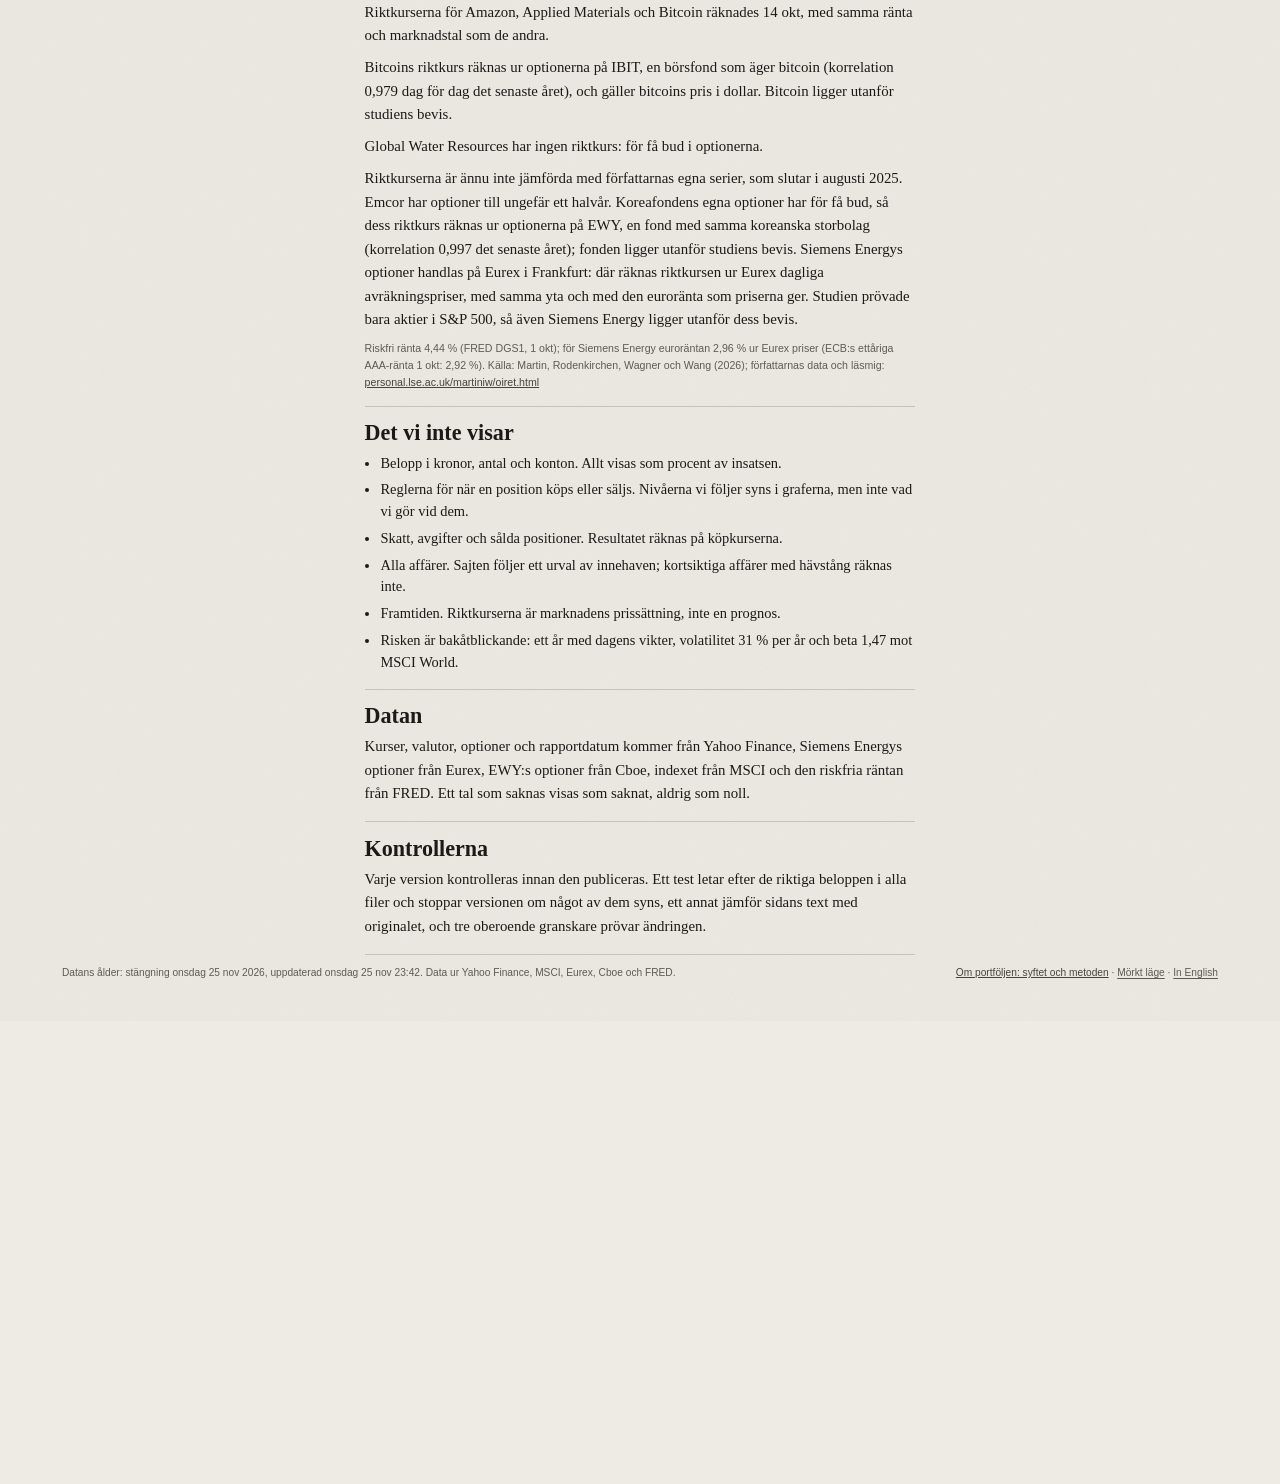
==== commit 015fb7ad: "Kvällsupplagan 2026-11-25 (MSCI preliminär)" ====
--- a/metod.html
+++ b/metod.html
@@ -94,10 +94,10 @@
 </ul>
 <h2>Syftet</h2>
 <p>Portföljen följer nio verkliga positioner: Siemens Energy, Palantir, Nvidia, Emcor, Koreafonden, Applied Materials, Amazon, Global Water Resources och Bitcoin. Den jämförs hela tiden med det enklaste alternativet, en global indexfond. Slår den inte fonden över tid är fonden det bättre valet.</p>
-<p>Talen räknas av en maskin ur marknadsdata och uppdateras automatiskt varje vardagskväll efter stängningen, senast med kurserna från tisdag 24 nov 2026. Texterna och tankarna om innehaven skriver vi själva.</p>
+<p>Talen räknas av en maskin ur marknadsdata och uppdateras automatiskt varje vardagskväll efter stängningen, senast med kurserna från onsdag 25 nov 2026. Texterna och tankarna om innehaven skriver vi själva.</p>
 <p>En portfölj på nio positioner under några månader bevisar ingen förmåga att slå marknaden. Sidan visar försöket öppet, även när det går dåligt.</p>
 <h2>Så jämför vi</h2>
-<p>Varje köp jämförs med samma insats, samma dag, i MSCI World med utdelningarna återinvesterade: MSCI:s eget index MSCI World Net, omräknat till kronor med Riksbankens dollarkurs. Skillnaden är vad valen har gett utöver världsindex. I dag har portföljen gett −16,0 % på vad köpen kostade, och samma insats i MSCI World −1,3 %. Alla kronor räknas med Riksbankens dagliga valutakurser: köpdagens kurs för insatsen och dagens kurs för värdet och indexet, så att vem som helst kan räkna om talen.</p>
+<p>Varje köp jämförs med samma insats, samma dag, i MSCI World med utdelningarna återinvesterade: MSCI:s eget index MSCI World Net, omräknat till kronor med Riksbankens dollarkurs. Skillnaden är vad valen har gett utöver världsindex. I dag har portföljen gett −17,7 % på vad köpen kostade, och samma insats i MSCI World −0,9 %. Alla kronor räknas med Riksbankens dagliga valutakurser: köpdagens kurs för insatsen och dagens kurs för värdet och indexet, så att vem som helst kan räkna om talen.</p>
 <p>Båda sidor räknar in utdelningar: indexet efter källskatt, portföljen med de utdelningar innehaven har gett efter köpet. MSCI World Net är indexet som fonden en svensk sparare köper, iShares Core MSCI World (IWDA), följer, och det räknas som portföljen: varje marknad på sin egen stängning. Fondens avgift på 0,20 % per år ingår inte. Bara nuvarande innehav ingår.</p>
 <h2>Riktkurserna</h2>
 <p>Riktkurserna räknas med OIRet, metoden i Martin, Rodenkirchen, Wagner och Wang (2026). Förväntad överavkastning = Rf × [marknadens SVIX² + ½ × (aktiens SVIX² − snittet för S&amp;P 500)], där Rf = e^r är vad en riskfri insats växer till på ett år (r är den riskfria räntan), och den förväntade avkastningen är överavkastningen plus Rf − 1. SVIX² mäts ur optionspriserna och säger hur mycket marknaden betalar för att skydda sig. Formeln har inga skattade parametrar; optionspriserna jämnas först ut till en volatilitetsyta.</p>
@@ -114,7 +114,7 @@
 <li>Skatt, avgifter och sålda positioner. Resultatet räknas på köpkurserna.</li>
 <li>Alla affärer. Sajten följer ett urval av innehaven; kortsiktiga affärer med hävstång räknas inte.</li>
 <li>Framtiden. Riktkurserna är marknadens prissättning, inte en prognos.</li>
-<li>Risken är bakåtblickande: ett år med dagens vikter, volatilitet 31 % per år och beta 1,48 mot MSCI World.</li>
+<li>Risken är bakåtblickande: ett år med dagens vikter, volatilitet 31 % per år och beta 1,47 mot MSCI World.</li>
 </ul>
 <h2>Datan</h2>
 <p>Kurser, valutor, optioner och rapportdatum kommer från Yahoo Finance, Siemens Energys optioner från Eurex, EWY:s optioner från Cboe, indexet från MSCI och den riskfria räntan från FRED. Ett tal som saknas visas som saknat, aldrig som noll.</p>
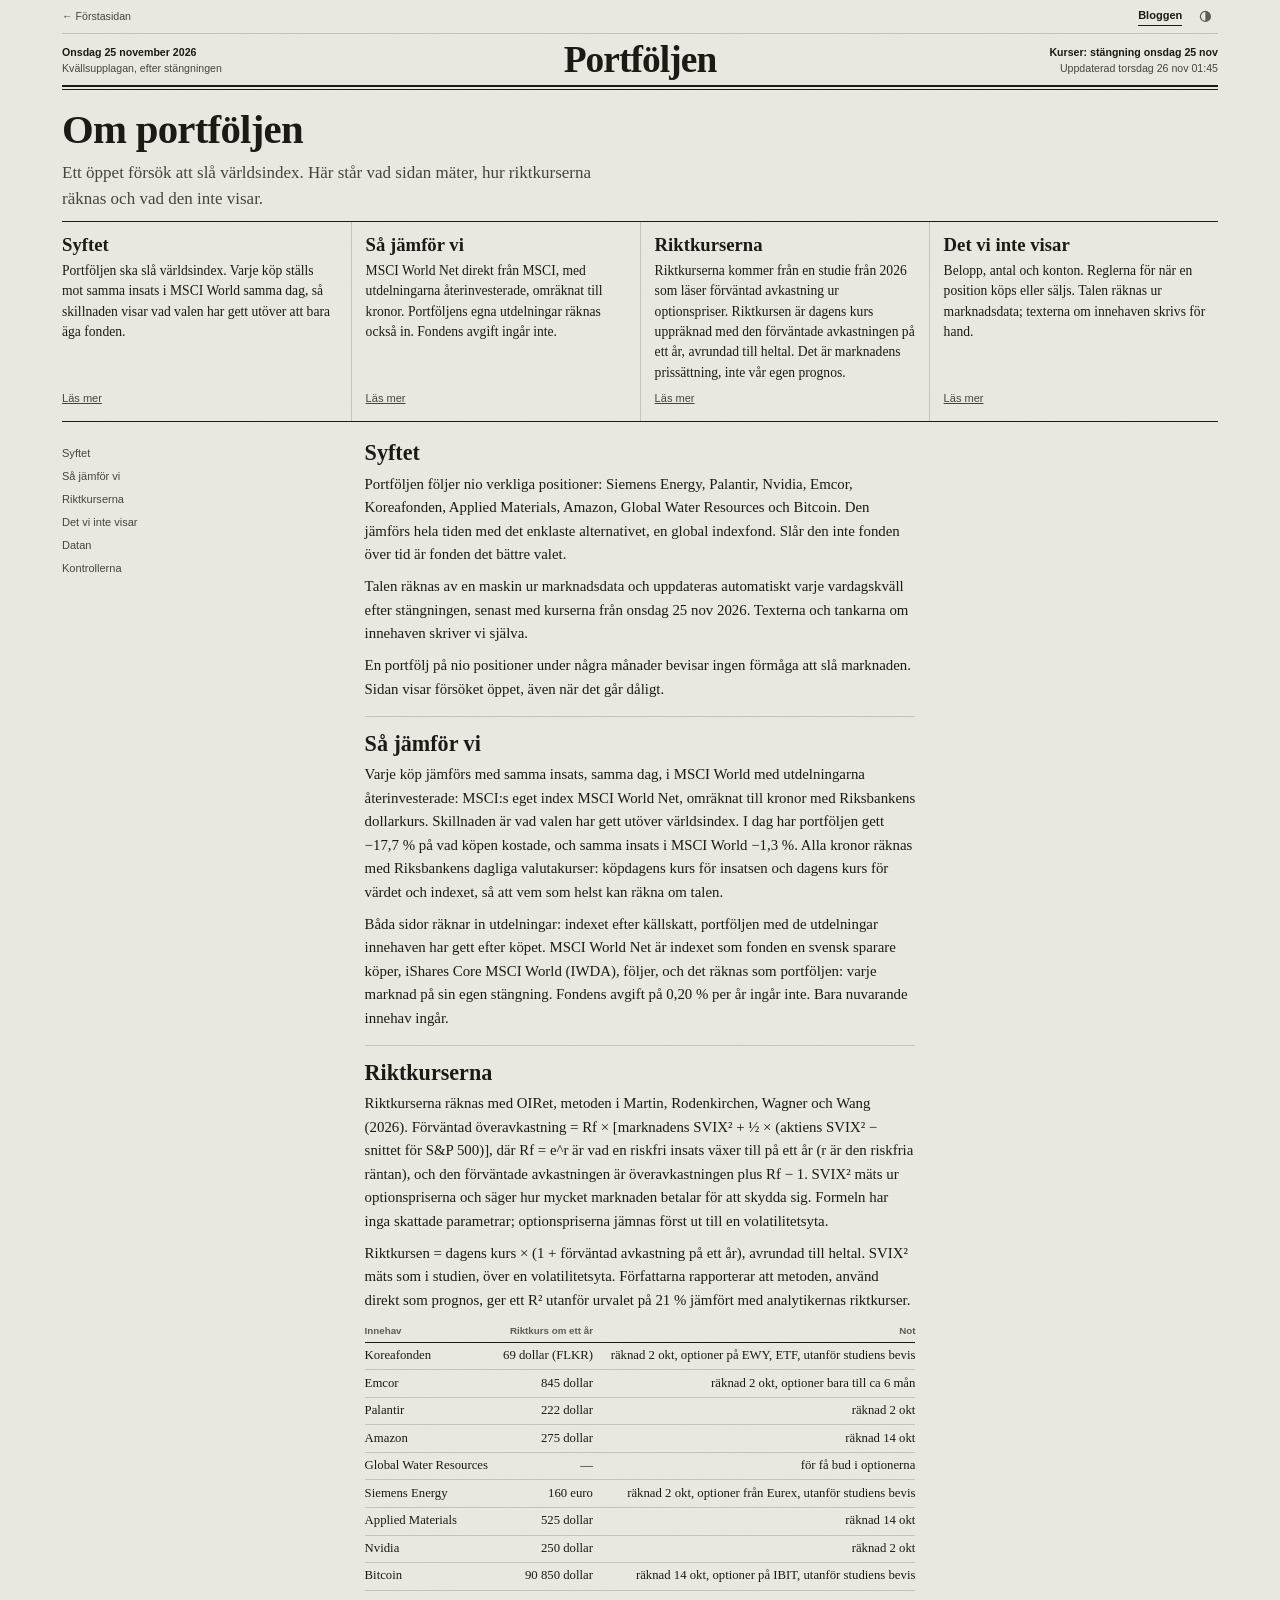
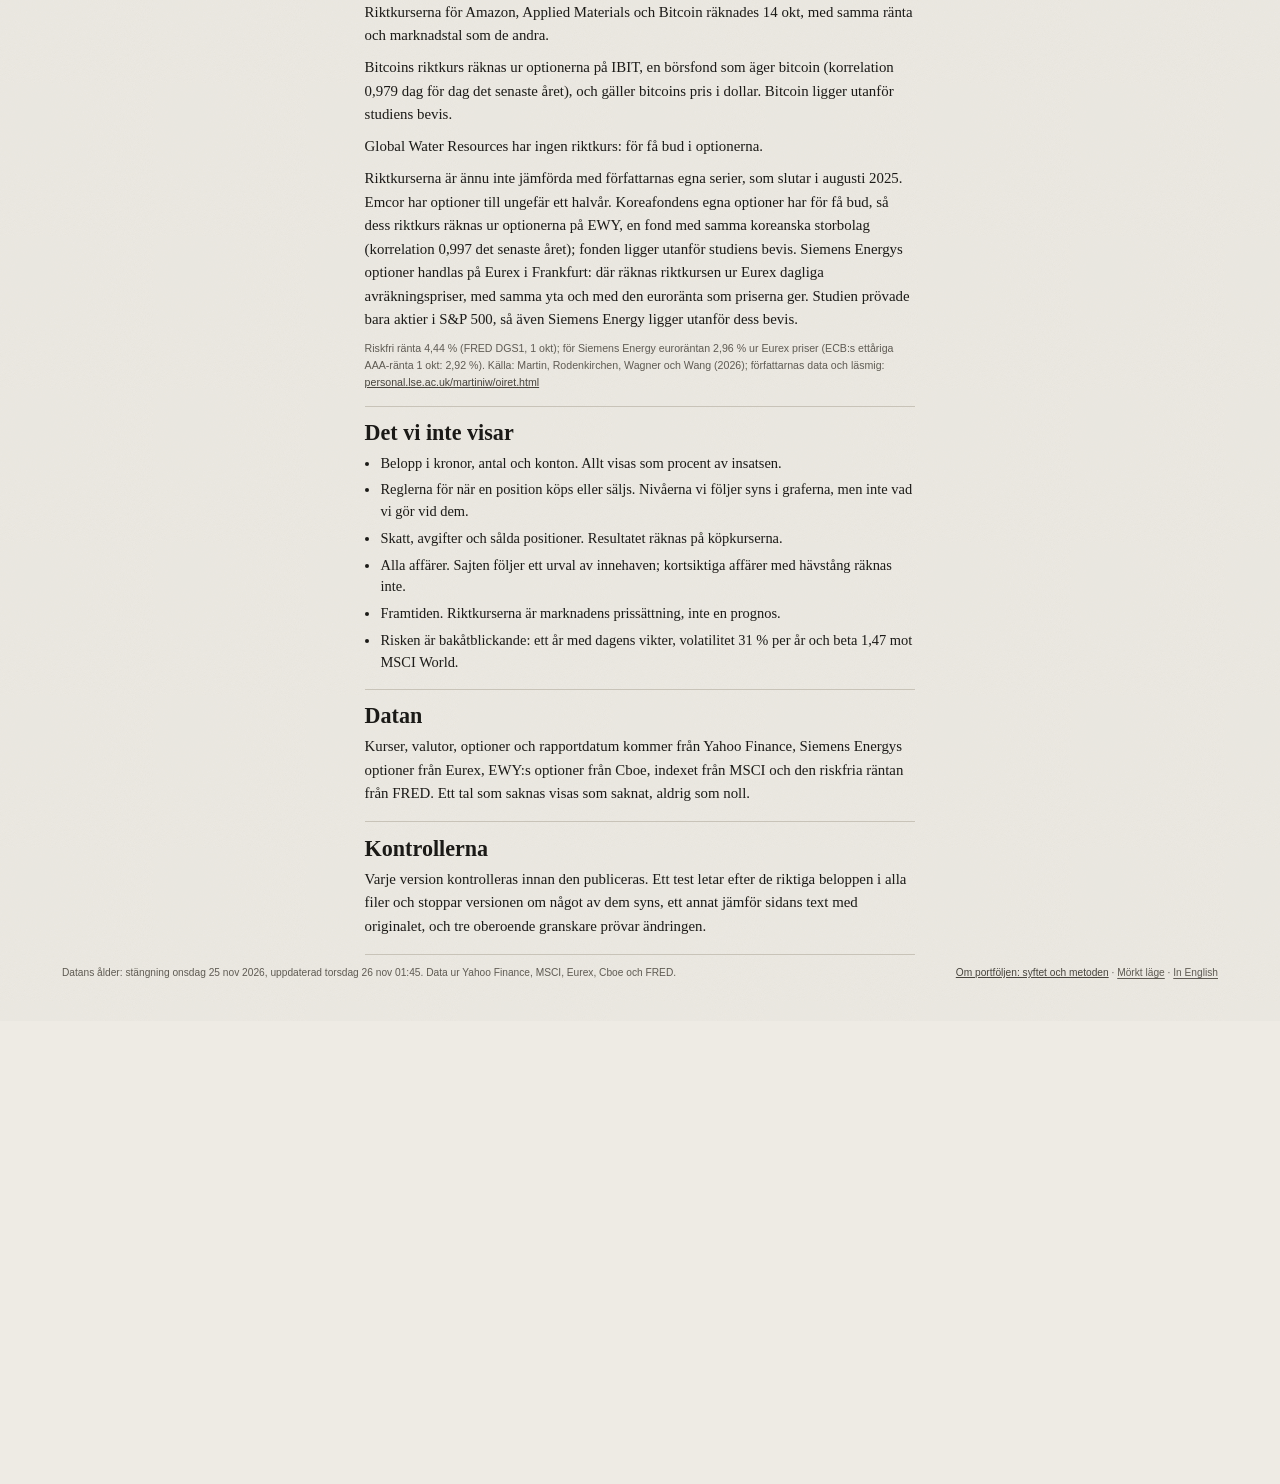
==== commit 0ec405ed: "Kvällsupplagan 2026-11-25: MSCI:s egen nivå" ====
--- a/metod.html
+++ b/metod.html
@@ -97,7 +97,7 @@
 <p>Talen räknas av en maskin ur marknadsdata och uppdateras automatiskt varje vardagskväll efter stängningen, senast med kurserna från onsdag 25 nov 2026. Texterna och tankarna om innehaven skriver vi själva.</p>
 <p>En portfölj på nio positioner under några månader bevisar ingen förmåga att slå marknaden. Sidan visar försöket öppet, även när det går dåligt.</p>
 <h2>Så jämför vi</h2>
-<p>Varje köp jämförs med samma insats, samma dag, i MSCI World med utdelningarna återinvesterade: MSCI:s eget index MSCI World Net, omräknat till kronor med Riksbankens dollarkurs. Skillnaden är vad valen har gett utöver världsindex. I dag har portföljen gett −17,7 % på vad köpen kostade, och samma insats i MSCI World −0,9 %. Alla kronor räknas med Riksbankens dagliga valutakurser: köpdagens kurs för insatsen och dagens kurs för värdet och indexet, så att vem som helst kan räkna om talen.</p>
+<p>Varje köp jämförs med samma insats, samma dag, i MSCI World med utdelningarna återinvesterade: MSCI:s eget index MSCI World Net, omräknat till kronor med Riksbankens dollarkurs. Skillnaden är vad valen har gett utöver världsindex. I dag har portföljen gett −17,7 % på vad köpen kostade, och samma insats i MSCI World −1,3 %. Alla kronor räknas med Riksbankens dagliga valutakurser: köpdagens kurs för insatsen och dagens kurs för värdet och indexet, så att vem som helst kan räkna om talen.</p>
 <p>Båda sidor räknar in utdelningar: indexet efter källskatt, portföljen med de utdelningar innehaven har gett efter köpet. MSCI World Net är indexet som fonden en svensk sparare köper, iShares Core MSCI World (IWDA), följer, och det räknas som portföljen: varje marknad på sin egen stängning. Fondens avgift på 0,20 % per år ingår inte. Bara nuvarande innehav ingår.</p>
 <h2>Riktkurserna</h2>
 <p>Riktkurserna räknas med OIRet, metoden i Martin, Rodenkirchen, Wagner och Wang (2026). Förväntad överavkastning = Rf × [marknadens SVIX² + ½ × (aktiens SVIX² − snittet för S&amp;P 500)], där Rf = e^r är vad en riskfri insats växer till på ett år (r är den riskfria räntan), och den förväntade avkastningen är överavkastningen plus Rf − 1. SVIX² mäts ur optionspriserna och säger hur mycket marknaden betalar för att skydda sig. Formeln har inga skattade parametrar; optionspriserna jämnas först ut till en volatilitetsyta.</p>
--- a/fonts/fonts.css
+++ b/fonts/fonts.css
@@ -1,4 +1,4 @@
-/* Libre Franklin och Newsreader, SIL Open Font License 1.1 (OFL-*.txt i den här mappen). Hämtade från Google Fonts 2026-11-25 och serverade härifrån. */
+/* Libre Franklin och Newsreader, SIL Open Font License 1.1 (OFL-*.txt i den här mappen). Hämtade från Google Fonts 2026-11-26 och serverade härifrån. */
 /* cyrillic-ext */
 @font-face {
   font-family: 'Libre Franklin';
